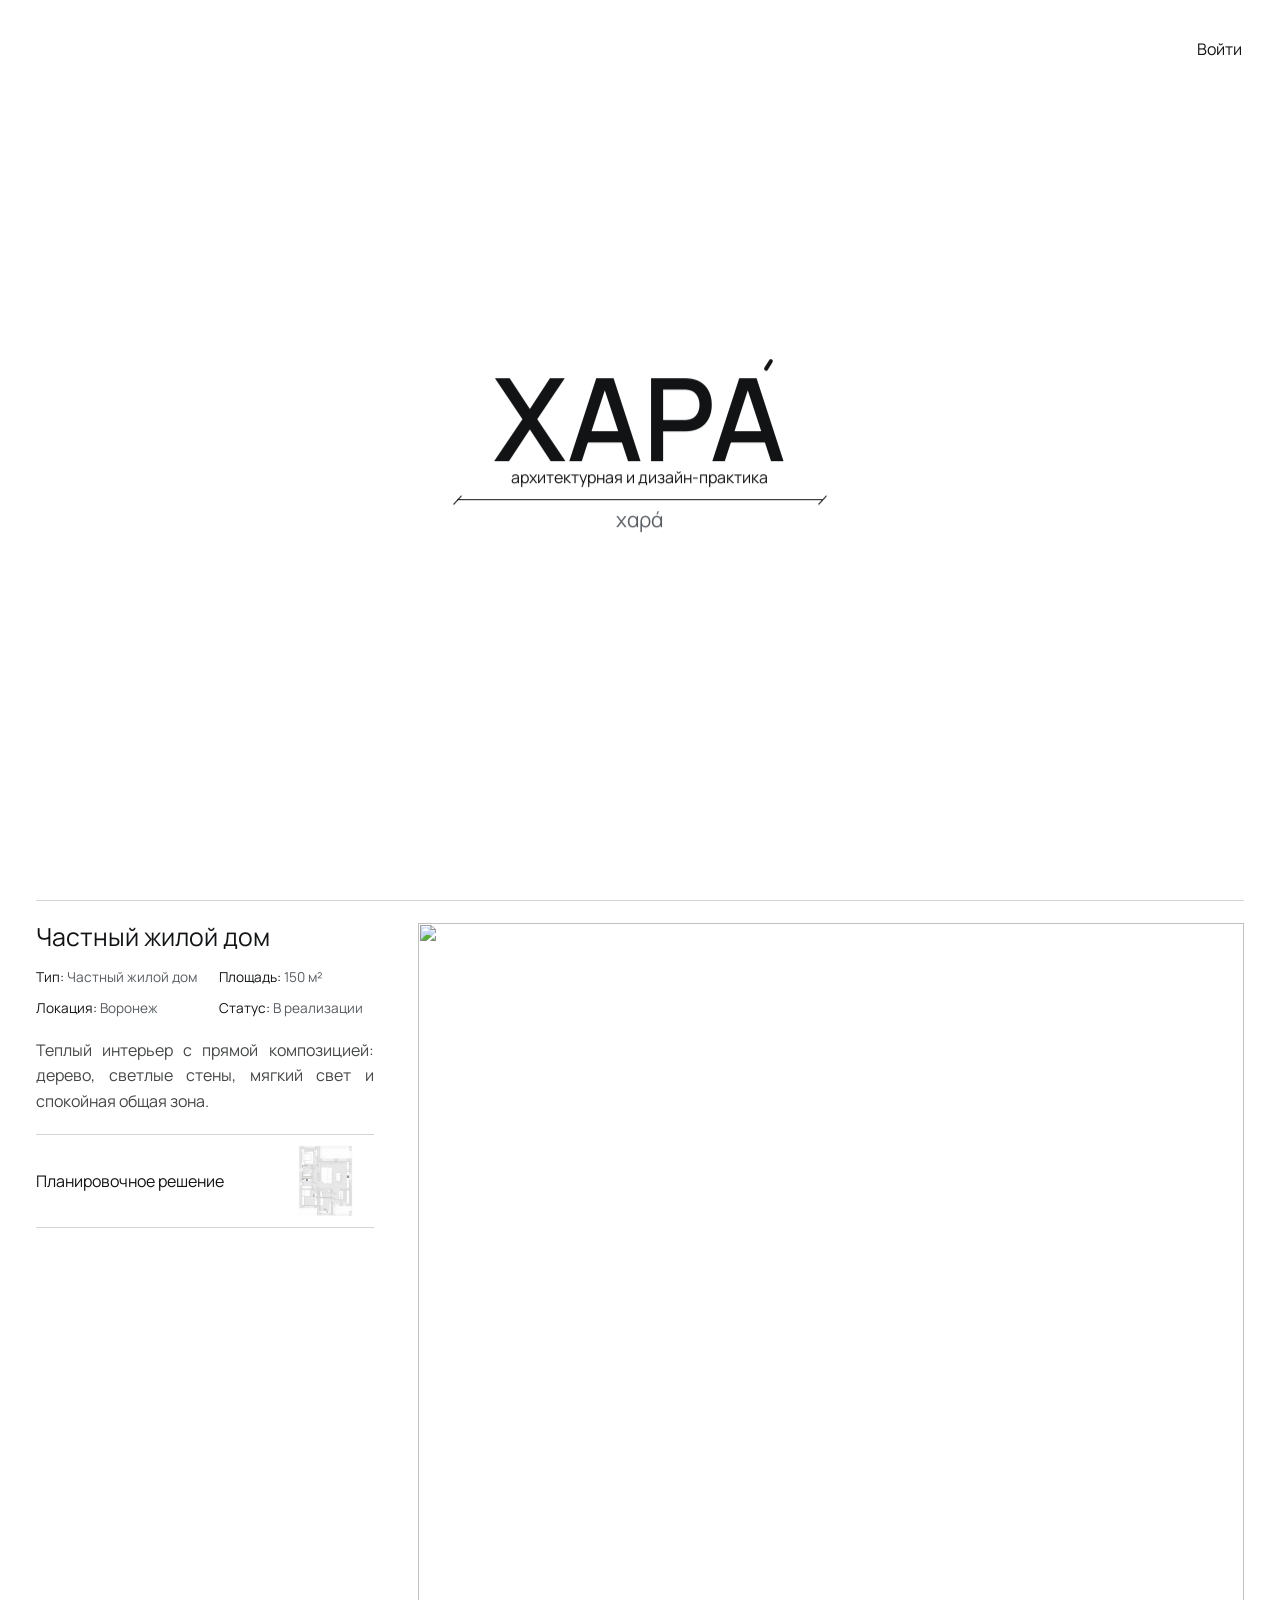
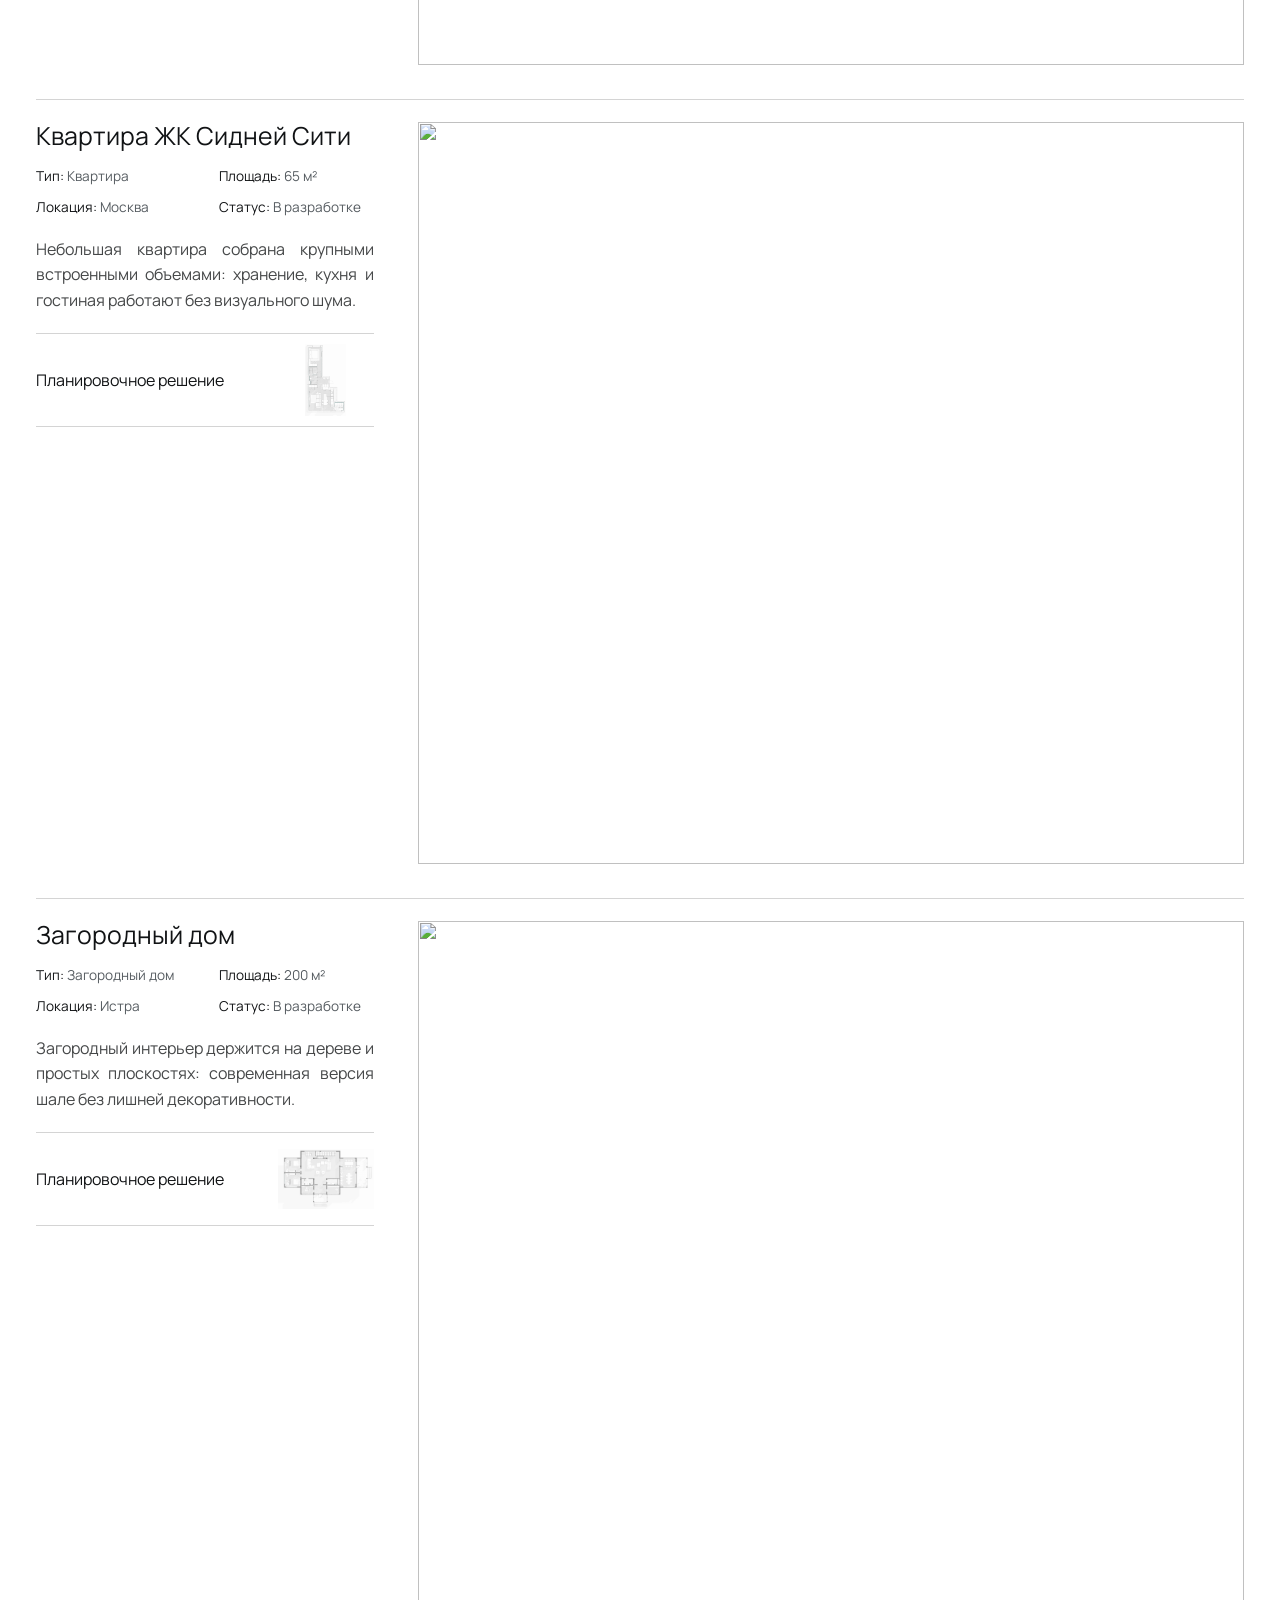
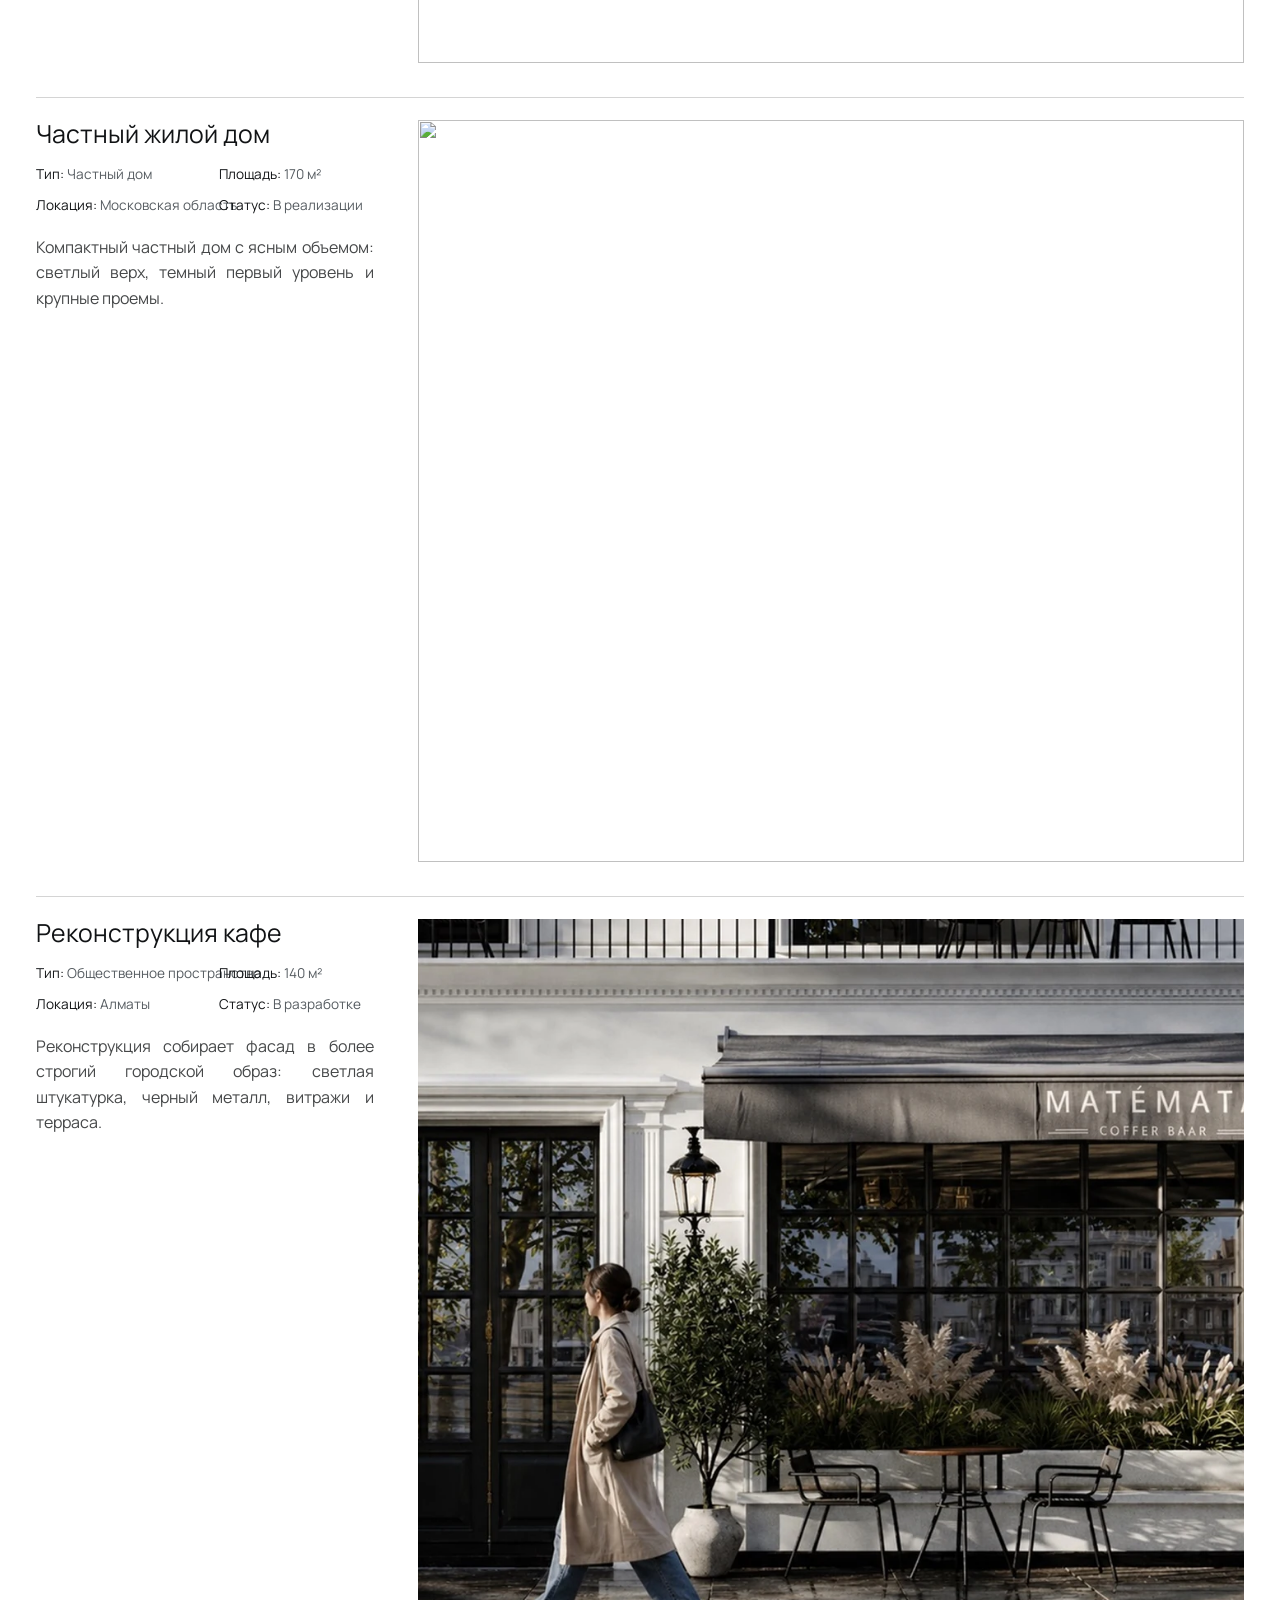
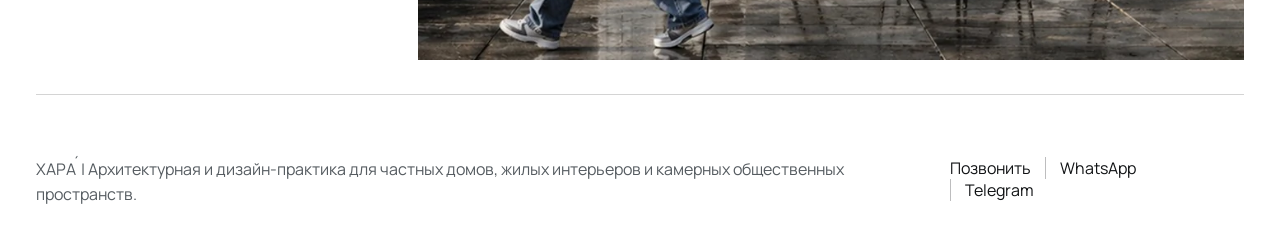
==== index.html @ b7edfe9e "Refine mobile layout and contact overlay" ====
<!DOCTYPE html>
<html lang="ru">
<head>
  <meta charset="UTF-8">
  <meta name="viewport" content="width=device-width, initial-scale=1.0">
  <meta
    name="description"
    content="ХАРА&#769; - архитектура и дизайн. Частные дома, интерьеры и общественные пространства с вниманием к пропорции, свету и материалу."
  >
  <title>ХАРА&#769; - архитектура и дизайн</title>
  <link rel="preconnect" href="https://fonts.googleapis.com">
  <link rel="preconnect" href="https://fonts.gstatic.com" crossorigin>
  <link
    href="https://fonts.googleapis.com/css2?family=Manrope:wght@400;500;600&display=swap"
    rel="stylesheet"
  >
  <link rel="stylesheet" href="styles.css?v=20260509-mobile-facts">
</head>
<body>
  <div class="site-shell">
    <header class="topbar">
      <a class="brand" href="#home" aria-label="ХАРА́ главная">
        <span class="brand-mark">
          <span class="brand-word">ХАРА<span class="accent-mark" aria-hidden="true"></span></span>
        </span>
      </a>

      <div class="topbar-meta">
        <nav class="brand-caption brand-caption-nav" aria-label="Разделы практики">
          <a href="#practice">Концепция</a>
          <span aria-hidden="true">|</span>
          <a href="#works" data-project-filter="architecture">Архитектура</a>
          <span aria-hidden="true">|</span>
          <a href="#works" data-project-filter="design">Дизайн</a>
        </nav>

        <nav class="nav" aria-label="Основная навигация">
          <a href="#works" data-project-filter="all">Проекты</a>
          <a href="#contact" class="js-contact-trigger">Контакты</a>
        </nav>
      </div>
    </header>

    <main id="home">
      <section class="works section" id="works">
        <div class="section-heading reveal">
          <p class="eyebrow">Проекты</p>
          <h2>Структура портфолио.</h2>
        </div>

        <div class="project-list">
          <article class="project-row reveal" data-category="design">
            <a class="project-row-hit" href="projects/kushchevka.html" aria-label="Открыть проект Частный жилой дом"></a>
            <span class="project-number">01</span>
            <h3>Частный жилой дом</h3>
            <div class="project-copy">
              <ul class="project-details" aria-label="Информация о проекте">
                <li><span>Тип</span> Частный жилой дом</li>
                <li><span>Площадь</span> 350 м²</li>
                <li><span>Локация</span> Ростов-на-Дону</li>
                <li><span>Статус</span> В реализации</li>
              </ul>
              <p class="project-note">Темный интерьер без декоративной перегрузки: крупные плоскости, скрытый свет, дерево и серый камень.</p>
              <div class="project-docs" aria-label="Планировки проекта">
                <figure class="project-plan-card">
                  <img src="assets/plans/kushchevka-plan-01.webp" alt="Частный жилой дом — планировка">
                  <figcaption>Планировочное решение</figcaption>
                </figure>
              </div>
            </div>
            <div class="project-render" aria-hidden="true">
              <img src="assets/previews/home-kushchevka.webp" alt="" decoding="async" fetchpriority="high">
              <div class="project-render-label">
                <span class="project-render-name">Частный жилой дом</span>
              </div>
            </div>
          </article>

          <article class="project-row reveal" data-category="design">
            <a class="project-row-hit" href="projects/voronezh.html" aria-label="Открыть проект Частный жилой дом"></a>
            <span class="project-number">02</span>
            <h3>Частный жилой дом</h3>
            <div class="project-copy">
              <ul class="project-details" aria-label="Информация о проекте">
                <li><span>Тип</span> Частный жилой дом</li>
                <li><span>Площадь</span> 150 м²</li>
                <li><span>Локация</span> Воронеж</li>
                <li><span>Статус</span> В реализации</li>
              </ul>
              <p class="project-note">Теплый интерьер с прямой композицией: дерево, светлые стены, мягкий свет и спокойная общая зона.</p>
              <div class="project-docs" aria-label="Планировки проекта">
                <figure class="project-plan-card">
                  <img src="assets/plans/voronezh-plan-01.webp" alt="Частный жилой дом — планировка">
                  <figcaption>Планировочное решение</figcaption>
                </figure>
              </div>
            </div>
            <div class="project-render" aria-hidden="true">
              <img src="assets/previews/home-voronezh.webp" alt="" loading="lazy" decoding="async">
              <div class="project-render-label">
                <span class="project-render-name">Частный жилой дом</span>
              </div>
            </div>
          </article>

          <article class="project-row reveal" data-category="design">
            <a class="project-row-hit" href="projects/sydney-city.html" aria-label="Открыть проект Квартира ЖК Сидней Сити"></a>
            <span class="project-number">03</span>
            <h3>Квартира ЖК Сидней Сити</h3>
            <div class="project-copy">
              <ul class="project-details" aria-label="Информация о проекте">
                <li><span>Тип</span> Квартира</li>
                <li><span>Площадь</span> 65 м²</li>
                <li><span>Локация</span> Москва</li>
                <li><span>Статус</span> В разработке</li>
              </ul>
              <p class="project-note">Небольшая квартира собрана крупными встроенными объемами: хранение, кухня и гостиная работают без визуального шума.</p>
              <div class="project-docs" aria-label="Планировки проекта">
                <figure class="project-plan-card">
                  <img src="assets/plans/sydney-city-plan-01.webp" alt="Квартира ЖК Сидней Сити — планировка">
                  <figcaption>Планировочное решение</figcaption>
                </figure>
              </div>
            </div>
            <div class="project-render" aria-hidden="true">
              <img src="assets/previews/home-sydney-city.webp" alt="" loading="lazy" decoding="async">
              <div class="project-render-label">
                <span class="project-render-name">Квартира ЖК Сидней Сити</span>
              </div>
            </div>
          </article>

          <article class="project-row reveal" data-category="design">
            <a class="project-row-hit" href="projects/dacha-shale.html" aria-label="Открыть проект Загородный дом"></a>
            <span class="project-number">04</span>
            <h3>Загородный дом</h3>
            <div class="project-copy">
              <ul class="project-details" aria-label="Информация о проекте">
                <li><span>Тип</span> Загородный дом</li>
                <li><span>Площадь</span> 200 м²</li>
                <li><span>Локация</span> Истра</li>
                <li><span>Статус</span> В разработке</li>
              </ul>
              <p class="project-note">Загородный интерьер держится на дереве и простых плоскостях: современная версия шале без лишней декоративности.</p>
              <div class="project-docs" aria-label="Планировки проекта">
                <figure class="project-plan-card">
                  <img src="assets/plans/dacha-shale-plan-01.webp" alt="Загородный дом — планировка">
                  <figcaption>Планировочное решение</figcaption>
                </figure>
              </div>
            </div>
            <div class="project-render" aria-hidden="true">
              <img src="assets/previews/home-dacha-shale.webp" alt="" loading="lazy" decoding="async">
              <div class="project-render-label">
                <span class="project-render-name">Загородный дом</span>
              </div>
            </div>
          </article>

          <article class="project-row reveal" data-category="architecture">
            <a class="project-row-hit" href="projects/dom.html" aria-label="Открыть проект Частный жилой дом"></a>
            <span class="project-number">05</span>
            <h3>Частный жилой дом</h3>
            <div class="project-copy">
              <ul class="project-details" aria-label="Информация о проекте">
                <li><span>Тип</span> Частный дом</li>
                <li><span>Площадь</span> 170 м²</li>
                <li><span>Локация</span> Московская область</li>
                <li><span>Статус</span> В реализации</li>
              </ul>
              <p class="project-note">Компактный частный дом с ясным объемом: светлый верх, темный первый уровень и крупные проемы.</p>
            </div>
            <div class="project-render" aria-hidden="true">
              <img src="assets/previews/home-dom.webp" alt="" loading="lazy" decoding="async">
              <div class="project-render-label">
                <span class="project-render-name">Частный жилой дом</span>
              </div>
            </div>
          </article>

          <article class="project-row reveal" data-category="architecture">
            <a class="project-row-hit" href="projects/almaty-reconstruction.html" aria-label="Открыть проект Реконструкция кафе"></a>
            <span class="project-number">06</span>
            <h3>Реконструкция кафе</h3>
            <div class="project-copy">
              <ul class="project-details" aria-label="Информация о проекте">
                <li><span>Тип</span> Общественное пространство</li>
                <li><span>Площадь</span> 140 м²</li>
                <li><span>Локация</span> Алматы</li>
                <li><span>Статус</span> В разработке</li>
              </ul>
              <p class="project-note">Реконструкция собирает фасад в более строгий городской образ: светлая штукатурка, черный металл, витражи и терраса.</p>
            </div>
            <div class="project-render" aria-hidden="true">
              <img src="assets/previews/home-almaty-reconstruction.webp?v=20260507-cafe-order" alt="" loading="lazy" decoding="async">
              <div class="project-render-label">
                <span class="project-render-name">Реконструкция кафе</span>
              </div>
            </div>
          </article>
        </div>
      </section>

    </main>

    <footer class="footer">
      <div class="footer-copy">
        <p class="footer-note"><span class="brand-word">ХАРА<span class="accent-mark" aria-hidden="true"></span></span> | Архитектурная и дизайн-практика для частных домов, жилых интерьеров и камерных общественных пространств.</p>
      </div>
      <div class="contact-actions" aria-label="Связаться">
        <a href="tel:+79281181850">Позвонить</a>
        <a href="https://wa.me/79281181850">WhatsApp</a>
        <a href="https://t.me/sergey_danilovv">Telegram</a>
      </div>
    </footer>
  </div>

  <script src="script.js?v=20260509-mobile-facts"></script>
</body>
</html>
---- styles.css ----
:root {
  --bg: #ffffff;
  --text: #111315;
  --muted: #565c61;
  --line: #111315;
  --line-strong: #111315;
  --accent: #17191c;
  --page-gutter: 36px;
  --fs-text: clamp(0.95rem, 0.9rem + 0.15vw, 1rem);
  --fs-title: clamp(1.9rem, 1.2rem + 2.2vw, 3.2rem);
  --fs-display: clamp(4.4rem, 8vw, 8.8rem);
  --topbar-height: 0px;
  --info-bar-height: 0px;
}

*,
*::before,
*::after {
  box-sizing: border-box;
}

html {
  scroll-behavior: smooth;
  scroll-padding-top: calc(var(--topbar-height) + 58px);
}

[id] {
  scroll-margin-top: calc(var(--topbar-height) + 20px);
}

body {
  margin: 0;
  min-width: 320px;
  overflow-x: hidden;
  font-family: "Manrope", sans-serif;
  font-size: var(--fs-text);
  color: var(--text);
  background: var(--bg);
}

body.hara-intro-active {
  overflow: hidden;
}

.hara-intro {
  position: fixed;
  inset: 0;
  z-index: 9999;
  padding: clamp(24px, 5vw, 64px);
  background: #ffffff;
  color: var(--text);
  cursor: pointer;
}

.hara-intro.is-exiting {
  animation: intro-fade-out 700ms ease forwards;
}

.hara-intro-drawing {
  position: absolute;
  top: 50%;
  left: 50%;
  width: min(82vw, 900px);
  max-height: min(76vh, 620px);
  overflow: visible;
  transform: translate(-50%, -50%);
}

.intro-composition {
  animation: intro-composition-out 780ms ease forwards;
  animation-delay: 6450ms;
}

.intro-line {
  fill: none;
  stroke: currentColor;
  stroke-width: 0.64;
  opacity: 0;
  vector-effect: non-scaling-stroke;
  animation: intro-line-in 520ms ease forwards;
  transform-box: fill-box;
}

.intro-axis {
  stroke-linecap: butt;
}

.intro-axis-dot {
  fill: currentColor;
  opacity: 0;
  animation: intro-dot-in 240ms ease forwards;
}

.intro-dim {
  stroke-width: 0.58;
}

.intro-h,
.intro-dim-main {
  transform: scaleX(0);
  transform-origin: left center;
}

.intro-v,
.intro-dim-vertical {
  transform: scaleY(0);
  transform-origin: center top;
}

.intro-dim-tick {
  transform: scale(0);
  transform-origin: center;
}

.intro-mark-content {
  opacity: 0;
  transform-box: fill-box;
  transform-origin: center;
  animation: intro-mark-in 420ms ease forwards;
}

.intro-axis-bubble {
  opacity: 0;
  transform-box: fill-box;
  transform-origin: center;
  animation: intro-mark-in 420ms ease forwards;
}

.intro-mark circle,
.intro-axis-bubble {
  fill: #ffffff;
  stroke: currentColor;
  stroke-width: 0.9;
  vector-effect: non-scaling-stroke;
}

.intro-mark text,
.intro-caption {
  fill: currentColor;
  font-family: "Manrope", sans-serif;
  text-anchor: middle;
  dominant-baseline: central;
}

.intro-mark text {
  font-size: 34px;
  font-weight: 400;
}

.intro-greek-mark text {
  font-size: 38px;
}

.intro-greek-letter {
  opacity: 0;
  animation: intro-letter-in 460ms ease forwards;
}

.intro-brand-letter {
  opacity: 0;
  animation: intro-letter-in 480ms ease forwards;
}

.intro-brand-letter-main {
  text-anchor: middle;
}

.intro-brand-prime {
  fill: none;
  stroke: currentColor;
  stroke-linecap: butt;
  stroke-width: 1;
  vector-effect: non-scaling-stroke;
  opacity: 0;
  animation: intro-letter-in 480ms ease forwards;
}

.intro-caption-mask {
  fill: #ffffff;
  opacity: 0;
  animation: intro-mask-in 300ms ease forwards;
}

.intro-caption {
  opacity: 0;
  font-size: 20px;
  letter-spacing: 0;
  animation: intro-caption-in 480ms ease forwards;
}

.intro-final {
  position: absolute;
  top: 50%;
  left: 50%;
  --intro-final-brand-size: clamp(4.5rem, 9vw, 8rem);
  --intro-final-width: calc(var(--intro-final-brand-size) * 3.18);
  width: min(90vw, 820px);
  opacity: 0;
  text-align: center;
  transform: translate(-50%, calc(-50% + 16px));
  animation: intro-final-in 680ms ease forwards;
  animation-delay: 6850ms;
}

.hara-intro--final-only .intro-final {
  animation-delay: 420ms;
}

.intro-final p {
  margin: 0;
}

.intro-final-lockup {
  width: min(100%, var(--intro-final-width));
  margin: 0 auto;
}

.intro-final-brand {
  font-size: var(--intro-final-brand-size);
  font-weight: 600;
  line-height: 0.86;
}

.intro-final-word {
  position: relative;
  display: inline-block;
}

.intro-final-accent {
  position: absolute;
  top: -0.045em;
  right: 0.105em;
  width: 0.11em;
  height: 0.034em;
  background: currentColor;
  border-radius: 999px;
  transform: rotate(-58deg);
  transform-origin: center;
}

.intro-final-practice {
  margin-top: clamp(16px, 2.1vw, 24px);
  width: 100%;
  color: var(--text);
  font-size: clamp(1rem, 1.25vw, 1.28rem);
  line-height: 1.25;
  white-space: nowrap;
}

.intro-final-measure {
  position: relative;
  display: block;
  width: 100%;
  height: 15px;
  margin: 5px 0 0;
  color: var(--text);
}

.intro-final-measure-line {
  position: absolute;
  top: 7px;
  right: 0;
  left: 0;
  height: 1px;
  background: currentColor;
}

.intro-final-measure-tick {
  position: absolute;
  top: 2px;
  width: 1px;
  height: 12px;
  background: currentColor;
  opacity: 0;
  transform: rotate(42deg) scaleY(0.65);
  transform-origin: center;
  animation: intro-final-tick-in 320ms ease forwards;
  animation-delay: 7650ms;
}

.hara-intro--final-only .intro-final-measure-tick {
  animation-delay: 1120ms;
}

.intro-final-measure-tick-left {
  left: 0;
}

.intro-final-measure-tick-right {
  right: 0;
}

.intro-final-greek {
  margin-top: 6px;
  color: var(--muted);
  font-size: clamp(1.12rem, 1.6vw, 1.55rem);
  font-weight: 400;
  line-height: 1.2;
}

.intro-enter {
  position: fixed;
  top: clamp(20px, 3vw, 38px);
  right: clamp(22px, 3vw, 42px);
  z-index: 1;
  padding: 0;
  border: 0;
  opacity: 0;
  color: var(--text);
  background: transparent;
  cursor: pointer;
  animation: intro-enter-in 480ms ease forwards;
  animation-delay: 7750ms;
}

.hara-intro--final-only .intro-enter {
  animation-delay: 1380ms;
}

.intro-enter::after {
  content: "";
  position: absolute;
  right: 0;
  bottom: -4px;
  left: 0;
  height: 1px;
  background: currentColor;
  transform: scaleX(0);
  transform-origin: left center;
  transition: transform 160ms ease;
}

.intro-enter:hover::after,
.intro-enter:focus-visible::after {
  transform: scaleX(1);
}

.intro-delay-1 {
  animation-delay: 90ms;
}

.intro-delay-2 {
  animation-delay: 270ms;
}

.intro-delay-3 {
  animation-delay: 450ms;
}

.intro-delay-4 {
  animation-delay: 630ms;
}

.intro-delay-5 {
  animation-delay: 900ms;
}

.intro-delay-6 {
  animation-delay: 1080ms;
}

.intro-delay-7 {
  animation-delay: 1260ms;
}

.intro-delay-8 {
  animation-delay: 1440ms;
}

.intro-delay-9 {
  animation-delay: 2550ms;
}

.intro-delay-10 {
  animation-delay: 2670ms;
}

.intro-delay-11 {
  animation-delay: 2790ms;
}

.intro-delay-12 {
  animation-delay: 2910ms;
}

.intro-delay-13 {
  animation-delay: 3060ms;
}

.intro-delay-14 {
  animation-delay: 3180ms;
}

.intro-delay-15 {
  animation-delay: 3300ms;
}

.intro-delay-16 {
  animation-delay: 3420ms;
}

.intro-delay-17 {
  animation-delay: 3600ms;
}

.intro-delay-18 {
  animation-delay: 3760ms;
}

.intro-delay-19 {
  animation-delay: 3920ms;
}

.intro-delay-20 {
  animation-delay: 4080ms;
}

.intro-delay-21 {
  animation-delay: 4300ms;
}

.intro-delay-22 {
  animation-delay: 4480ms;
}

.intro-delay-23 {
  animation-delay: 4660ms;
}

.intro-delay-24 {
  animation-delay: 4840ms;
}

.intro-delay-25 {
  animation-delay: 5150ms;
}

.intro-delay-26 {
  animation-delay: 5350ms;
}

.intro-delay-27 {
  animation-delay: 5550ms;
}

@keyframes intro-line-in {
  to {
    opacity: 1;
    transform: none;
  }
}

@keyframes intro-mark-in {
  from {
    opacity: 0;
    transform: translateY(8px) scale(0.96);
  }

  to {
    opacity: 1;
    transform: translateY(0) scale(1);
  }
}

@keyframes intro-dot-in {
  to {
    opacity: 1;
  }
}

@keyframes intro-letter-in {
  from {
    opacity: 0;
    transform: translateY(5px);
  }

  to {
    opacity: 1;
    transform: translateY(0);
  }
}

@keyframes intro-mask-in {
  to {
    opacity: 1;
  }
}

@keyframes intro-caption-in {
  from {
    opacity: 0;
    transform: translateY(6px);
  }

  to {
    opacity: 1;
    transform: translateY(0);
  }
}

@keyframes intro-composition-out {
  to {
    opacity: 0;
    transform: scale(0.985);
  }
}

@keyframes intro-final-in {
  to {
    opacity: 1;
    transform: translate(-50%, -50%);
  }
}

@keyframes intro-final-tick-in {
  from {
    opacity: 0;
    transform: rotate(42deg) scaleY(0.2);
  }

  to {
    opacity: 1;
    transform: rotate(42deg) scaleY(1);
  }
}

@keyframes intro-enter-in {
  to {
    opacity: 1;
  }
}

@keyframes intro-fade-out {
  to {
    opacity: 0;
    visibility: hidden;
  }
}

a {
  color: inherit;
  text-decoration: none;
}

button,
input,
textarea {
  font: inherit;
}

.site-shell {
  width: 100%;
  padding: 0 0 calc(var(--info-bar-height) + 24px);
}

.topbar {
  position: sticky;
  top: 0;
  z-index: 20;
  display: grid;
  gap: 6px;
  padding: 18px var(--page-gutter) 12px;
  background: rgba(255, 255, 255, var(--topbar-bg-alpha, 0.62));
  -webkit-backdrop-filter: blur(18px);
  backdrop-filter: blur(18px);
  transition: padding 180ms ease, background 180ms ease;
}

.topbar::after {
  content: "";
  position: absolute;
  left: var(--page-gutter);
  bottom: 0;
  right: var(--page-gutter);
  height: 2px;
  background: var(--line);
}

.brand {
  display: inline-flex;
  width: max-content;
}

.topbar-meta {
  display: flex;
  justify-content: space-between;
  align-items: baseline;
  gap: 18px;
  max-height: 80px;
  overflow: hidden;
  transition: opacity 180ms ease, max-height 180ms ease, transform 180ms ease;
}

.brand-caption,
.nav,
.eyebrow,
.project-number,
.project-meta,
.info-label,
.contact-details span {
  letter-spacing: 0.08em;
}

.brand-word {
  position: relative;
  display: inline-block;
  padding-right: 0.14em;
}

.accent-mark {
  position: absolute;
  top: 0.04em;
  right: 0.05em;
  width: 0.16em;
  height: 0.045em;
  background: currentColor;
  border-radius: 999px;
  transform: rotate(-58deg);
  transform-origin: center;
}

.brand-mark {
  font-family: "Manrope", sans-serif;
  font-size: var(--fs-title);
  font-weight: 600;
  line-height: 0.9;
  transform: scaleX(1);
  transform-origin: left center;
  transition: font-size 180ms ease, line-height 180ms ease, transform 180ms ease;
}

.brand-caption {
  color: var(--muted);
  line-height: 1.1;
  white-space: nowrap;
}

.brand-caption-nav {
  display: flex;
  gap: 8px;
  align-items: baseline;
}

.brand-caption-nav a {
  position: relative;
  color: inherit;
}

.brand-caption-nav a:hover,
.brand-caption-nav a:focus-visible,
.brand-caption-nav a.is-active {
  color: var(--text);
}

.nav {
  display: flex;
  gap: 24px;
  flex-shrink: 0;
}

.nav a {
  position: relative;
  padding-bottom: 0;
}

.nav a::after {
  display: none;
  content: none;
}

.nav a:hover::after,
.nav a:focus-visible::after,
.nav a.is-active::after {
  transform: none;
}

.section {
  padding: 44px var(--page-gutter) 0;
}

.works,
.approach,
.contact {
  margin-top: 48px;
  padding-top: 26px;
}

.works {
  margin-top: 0;
  padding-top: 0;
  padding-left: var(--page-gutter);
  padding-right: var(--page-gutter);
}

.hero {
  padding-top: 56px;
  min-height: 38vh;
}

.eyebrow {
  margin: 0 0 18px;
  color: var(--muted);
}

.hero h1,
.section-heading h2,
.project-row h3 {
  margin: 0;
  font-family: "Manrope", sans-serif;
  font-weight: 500;
  letter-spacing: 0;
}

.hero h1 {
  max-width: 12ch;
  font-size: var(--fs-display);
  line-height: 0.92;
}

.hero h1 > .brand-word {
  display: block;
  width: max-content;
}

.hero .brand-word {
  width: max-content;
  padding-right: 0.16em;
}

.hero .accent-mark {
  top: 0.02em;
  right: 0.04em;
  width: 0.15em;
  height: 0.04em;
}

.info-bar {
  position: fixed;
  right: 0;
  bottom: 0;
  left: 0;
  z-index: 19;
  padding: 0 var(--page-gutter);
  background: rgba(255, 255, 255, 0.58);
  -webkit-backdrop-filter: blur(22px);
  backdrop-filter: blur(22px);
}

.info-bar::before {
  content: "";
  position: absolute;
  top: 0;
  left: var(--page-gutter);
  right: var(--page-gutter);
  height: 2px;
  background: var(--line);
}

.info-bar-grid {
  display: grid;
  grid-template-columns: minmax(0, 1.3fr) minmax(180px, 0.45fr) minmax(220px, 0.55fr);
  gap: 24px;
  align-items: start;
  padding: 12px 0;
}

.lead,
.approach-grid p,
.project-note,
.contact-text,
.contact-details p {
  line-height: 1.72;
}

.lead,
.approach-grid p,
.contact-text,
.footer-note,
.practice-panel p {
  -webkit-hyphens: auto;
  hyphens: auto;
  text-align: justify;
  text-align-last: left;
}

.lead {
  max-width: 42rem;
  margin: 0;
  color: rgba(17, 19, 21, 0.82);
}

.lead--tagline {
  max-width: none;
  color: var(--text);
  -webkit-hyphens: manual;
  hyphens: manual;
  text-align: left;
}

.hero-meta {
  display: grid;
  gap: 6px;
  color: var(--muted);
}

.info-contact {
  display: grid;
  gap: 6px;
  color: var(--muted);
}

.mobile-service-nav {
  display: none;
}

.hero-meta p {
  margin: 0;
}

.info-contact p {
  margin: 0;
}

.info-label {
  margin: 0 0 2px;
  color: var(--text);
}

.section-heading {
  display: grid;
  gap: 12px;
  margin-bottom: 30px;
}

.works .section-heading {
  display: none;
}

.section-heading h2 {
  max-width: 11ch;
  font-size: var(--fs-title);
  font-family: "Manrope", sans-serif;
  font-weight: 400;
  line-height: 1.08;
}

.project-list {
  display: grid;
  gap: 0;
  min-width: 0;
}

.project-row {
  position: relative;
  display: grid;
  grid-template-columns: minmax(300px, 0.58fr) minmax(0, 1.42fr);
  grid-template-rows: auto auto 1fr;
  gap: 18px 44px;
  align-items: start;
  min-height: calc(100svh - var(--topbar-height));
  padding: 22px 0 34px;
  border-top: 1px solid rgba(17, 19, 21, 0.18);
  overflow: hidden;
}

.project-row.is-filtered-out {
  display: none;
}

.project-row-hit {
  position: absolute;
  inset: 0;
  z-index: 1;
}

.project-row-hit:focus-visible {
  outline: 1px solid var(--line);
  outline-offset: -2px;
}

.project-row > :not(.project-row-hit) {
  position: relative;
  z-index: 2;
  pointer-events: none;
}

.project-row .project-docs,
.project-row .project-docs * {
  pointer-events: auto;
}

.project-row:first-child {
  border-top: 0;
}

.is-project-filtered .project-row.is-first-visible {
  border-top: 0;
}

.project-row:last-child {
  border-bottom: 1px solid rgba(17, 19, 21, 0.18);
}

a.project-row {
  transition: none;
}

a.project-row:hover,
a.project-row:focus-visible {
  opacity: 1;
}

.project-number {
  display: none;
}

.project-copy {
  display: grid;
  align-content: start;
  align-self: start;
  gap: 20px;
  grid-column: 1;
  grid-row: 2 / span 2;
  min-width: 0;
  max-width: 28rem;
}

.project-kind,
.project-meta,
.project-details,
.project-note,
.project-docs {
  margin: 0;
}

.project-kind {
  color: var(--text);
}

.project-row h3 {
  font-family: "Manrope", sans-serif;
  font-size: clamp(1.08rem, 0.95rem + 0.75vw, 1.55rem);
  font-weight: 400;
  line-height: 1.12;
  align-self: start;
  grid-column: 1;
  grid-row: 1;
  transform: none;
}

.project-meta {
  color: var(--muted);
  font-size: clamp(0.88rem, 0.84rem + 0.12vw, 0.96rem);
  line-height: 1.28;
  transform: none;
}

.project-details {
  display: grid;
  grid-template-columns: minmax(0, 1fr) minmax(0, 1fr);
  gap: 12px 28px;
  padding: 0;
  list-style: none;
  color: var(--muted);
  font-size: clamp(0.8rem, 0.74rem + 0.14vw, 0.9rem);
  line-height: 1.38;
  min-width: 0;
}

.project-details li {
  display: flex;
  min-width: 0;
  gap: 3px;
  align-items: baseline;
  white-space: nowrap;
}

.project-details li:nth-child(even) {
  justify-self: start;
}

.project-details span {
  display: inline;
  flex: 0 0 auto;
  margin-bottom: 0;
  color: var(--text);
}

.project-details span::after {
  content: ":";
}

.project-note {
  max-width: none;
  min-width: 0;
  color: rgba(17, 19, 21, 0.78);
  font-size: clamp(0.92rem, 0.86rem + 0.18vw, 1rem);
  line-height: 1.58;
  text-align: justify;
  text-align-last: left;
  -webkit-hyphens: auto;
  hyphens: auto;
}

.project-docs {
  display: grid;
  width: 100%;
  min-width: 0;
  max-width: 28rem;
  align-self: start;
}

.project-plan-card {
  display: grid;
  grid-template-columns: minmax(0, 1fr) 96px;
  gap: 16px;
  align-items: center;
  min-height: 88px;
  margin: 0;
  padding: 10px 0;
  border-top: 1px solid rgba(17, 19, 21, 0.18);
  border-bottom: 1px solid rgba(17, 19, 21, 0.18);
  cursor: zoom-in;
}

.project-plan-card img {
  grid-column: 2;
  grid-row: 1;
  display: block;
  width: 96px;
  height: 72px;
  object-fit: contain;
  object-position: center;
  background: #ffffff;
  opacity: 0.72;
  transition: opacity 160ms ease;
}

.project-plan-card:hover img,
.project-plan-card:focus-visible img {
  opacity: 0.95;
}

.project-plan-card figcaption {
  grid-column: 1;
  grid-row: 1;
  display: grid;
  gap: 4px;
  margin: 0;
  color: var(--text);
  line-height: 1.28;
}

.project-plan-card figcaption::after {
  content: none;
}

.project-render {
  position: relative;
  display: flex;
  align-items: center;
  justify-content: center;
  grid-column: 2;
  grid-row: 1 / span 3;
  align-self: stretch;
  min-height: 0;
  height: 100%;
  overflow: hidden;
  background: transparent;
}

.project-render img {
  display: block;
  width: 100%;
  height: 100%;
  object-fit: cover;
  object-position: top center;
}

.project-render-label {
  display: none;
}

.project-render-name {
  font-family: "Manrope", sans-serif;
  font-weight: 500;
  line-height: 1;
}

a.project-row:hover .project-render img,
a.project-row:focus-visible .project-render img {
  transform: none;
}

@media (min-width: 981px) {
  .has-project-index {
    --project-content-gap: clamp(52px, 4vw, 86px);
    --project-index-width: clamp(220px, 16vw, 292px);
    --project-intro-top: clamp(30px, 2.5vw, 46px);
  }

  .has-project-index .project-page-main,
  .has-project-index .practice-panel,
  .has-project-index .footer {
    margin-left: calc(var(--project-index-width) + var(--project-content-gap));
  }

  .project-index {
    position: fixed;
    top: calc(var(--topbar-height) + var(--project-intro-top));
    bottom: 24px;
    left: var(--page-gutter);
    z-index: 12;
    display: grid;
    width: var(--project-index-width);
    align-content: space-between;
    gap: 26px;
    overflow: auto;
    padding-right: 20px;
    scrollbar-width: none;
  }

  .has-project-index .project-page-hero {
    padding-top: var(--project-intro-top);
  }

  .has-project-index .project-page-grid {
    padding-top: 14px;
  }

  .has-project-index .project-gallery {
    width: calc(100% - var(--page-gutter));
    margin-left: var(--page-gutter);
    padding-left: 0;
    padding-right: var(--page-gutter);
    padding-top: 44px;
  }

  .project-index::-webkit-scrollbar {
    display: none;
  }

  .project-index-block {
    display: grid;
    gap: 16px;
  }

  .project-index-title {
    display: none;
  }

  .project-index-list {
    display: grid;
    gap: 10px;
  }

  .project-index-list {
    gap: 16px;
  }

  .project-index-link {
    display: block;
    color: rgba(17, 19, 21, 0.38);
    line-height: 1.2;
  }

  .project-index-link small {
    display: block;
    margin-top: 3px;
    color: rgba(17, 19, 21, 0.38);
    line-height: 1.25;
  }

  .project-index-link.is-current,
  .project-index-link.is-current small,
  .project-index-link:hover,
  .project-index-link:focus-visible {
    color: var(--text);
  }

  .has-project-index .project-page-title {
    grid-column: 1 / span 6;
  }

  .has-project-index .project-page-summary {
    grid-column: 1 / span 6;
  }

  .has-project-index .project-page-grid > .project-docs {
    grid-column: 1 / span 6;
    grid-row: 2;
  }

  .has-project-index .project-facts {
    grid-column: 7 / span 5;
    max-width: 560px;
  }

  .has-project-index .project-page-grid:has(> .project-docs) .project-facts {
    grid-row: 2;
    align-self: center;
  }
}

.approach-grid {
  display: grid;
  grid-template-columns: repeat(2, minmax(0, 1fr));
  gap: 28px;
}

.approach-grid p {
  max-width: 38rem;
  margin: 0;
  color: rgba(17, 19, 21, 0.82);
}

.contact-summary {
  display: grid;
  grid-template-columns: repeat(2, minmax(0, 1fr));
  gap: 28px 36px;
}

.contact-text {
  max-width: 42rem;
  margin: 0;
  color: rgba(17, 19, 21, 0.82);
}

.contact-details {
  display: grid;
  gap: 12px;
  align-content: start;
}

.contact-details p {
  margin: 0;
  color: var(--muted);
}

.contact-details span {
  display: inline-block;
  min-width: 88px;
  color: var(--text);
}

.footer {
  display: flex;
  justify-content: space-between;
  align-items: flex-start;
  gap: 16px;
  margin-top: 42px;
  padding: 20px var(--page-gutter) 0;
  color: var(--muted);
}

.footer p {
  margin: 0;
}

.footer-copy {
  display: grid;
  gap: 0;
  max-width: none;
}

.footer-brand {
  display: none;
}

.contact-actions {
  display: flex;
  flex-wrap: wrap;
  gap: 0;
  align-items: baseline;
  color: var(--text);
}

.contact-actions a {
  display: inline-block;
  padding-right: 14px;
  line-height: 1.4;
}

.contact-actions a + a {
  padding-left: 14px;
  border-left: 1px solid rgba(17, 19, 21, 0.28);
}

.contact-actions a:hover,
.contact-actions a:focus-visible {
  text-decoration: underline;
  text-underline-offset: 0.18em;
}

.contact-actions a.is-phone-visible {
  text-decoration: none;
}

.footer-note {
  max-width: none;
  line-height: 1.58;
  -webkit-hyphens: none;
  hyphens: none;
  overflow-wrap: normal;
  text-align: left;
  text-align-last: left;
}

.practice-panel {
  display: grid;
  grid-template-columns: repeat(3, minmax(0, 1fr));
  gap: 24px;
  margin-top: 70px;
  padding: 24px var(--page-gutter) 0;
  border-top: 1px solid rgba(17, 19, 21, 0.18);
}

.practice-panel p {
  margin: 0;
  color: rgba(17, 19, 21, 0.82);
  line-height: 1.58;
}

.practice-panel-label {
  margin-bottom: 10px !important;
  color: var(--text) !important;
  letter-spacing: 0.08em;
}

.project-page-main {
  padding-bottom: 56px;
}

.project-page-hero {
  padding-top: 24px;
  display: grid;
  grid-template-columns: repeat(12, minmax(0, 1fr));
  column-gap: 24px;
  row-gap: 0;
}

.project-page-title {
  margin: 0;
  font-family: "Manrope", sans-serif;
  font-size: clamp(1.9rem, 1.15rem + 2.15vw, 3.05rem);
  font-weight: 400;
  line-height: 1.08;
  letter-spacing: 0;
  grid-column: 1 / span 5;
}

.project-page-hero .eyebrow {
  display: none;
}

.project-page-meta {
  display: none;
}

.project-page-meta p {
  margin: 0;
  color: var(--muted);
}

.project-page-grid {
  display: grid;
  grid-template-columns: repeat(12, minmax(0, 1fr));
  gap: 28px 24px;
  align-items: start;
}

.project-page-summary {
  grid-column: 1 / span 5;
  grid-row: 1;
  display: grid;
  gap: 0;
}

.project-page-summary p {
  max-width: none;
  margin: 0;
  line-height: 1.62;
  color: rgba(17, 19, 21, 0.82);
  text-align: justify;
  text-align-last: left;
  -webkit-hyphens: auto;
  hyphens: auto;
}

.project-page-grid > .project-docs {
  grid-column: 1 / span 5;
  grid-row: 2;
  max-width: none;
}

.project-facts {
  grid-column: 7 / span 5;
  grid-row: 1;
  display: grid;
  grid-template-columns: minmax(0, 1fr) minmax(0, 1fr);
  gap: 12px 28px;
  align-self: start;
  min-width: 0;
  font-size: clamp(0.78rem, 0.72rem + 0.15vw, 0.9rem);
}

.project-facts p {
  display: flex;
  gap: 3px;
  align-items: baseline;
  margin: 0;
  line-height: 1.48;
  color: var(--muted);
  white-space: nowrap;
}

.project-facts p:nth-child(even) {
  justify-self: start;
}

.project-facts span {
  display: inline;
  flex: 0 0 auto;
  min-width: 0;
  margin-bottom: 0;
  color: var(--text);
}

.project-facts span::after {
  content: ":";
}

.project-gallery-shell {
  position: relative;
  display: block;
}

.project-switcher {
  display: none;
}

.project-index-title {
  display: none;
}

.project-gallery-controls {
  position: absolute;
  top: -54px;
  right: 0;
  z-index: 3;
  display: flex;
  gap: 10px;
}

.project-gallery-control {
  width: 42px;
  height: 42px;
  border: 0;
  border-radius: 999px;
  padding: 0;
  color: #ffffff;
  background: var(--text);
  cursor: pointer;
}

.project-gallery {
  display: flex;
  gap: 20px;
  overflow-x: auto;
  overflow-y: hidden;
  align-items: flex-start;
  scroll-snap-type: x proximity;
  scrollbar-width: none;
  cursor: grab;
}

.project-gallery::-webkit-scrollbar {
  display: none;
}

.project-gallery--single {
  display: block;
  max-width: 72rem;
  cursor: default;
}

.project-gallery figure {
  position: relative;
  flex: 0 0 auto;
  margin: 0;
  overflow: hidden;
  background: transparent;
  cursor: zoom-in;
  scroll-snap-align: start;
}

.project-gallery--single figure {
  width: 100%;
  cursor: zoom-in;
}

.project-gallery figure.gallery-item--landscape {
  width: clamp(560px, 54vw, 980px);
}

.project-gallery figure.gallery-item--portrait {
  width: clamp(280px, 24vw, 440px);
}

.project-gallery figure.gallery-item--square {
  width: clamp(360px, 33vw, 620px);
}

.project-gallery--single img,
.project-gallery img {
  display: block;
  width: 100%;
  height: clamp(320px, 58vh, 720px);
  object-fit: cover;
}

.project-gallery--single img {
  height: auto;
}

.project-gallery figcaption {
  display: none;
}

.project-gallery .reveal,
.realization-gallery .reveal {
  opacity: 1;
  transform: none;
}

.realization-section {
  margin-top: 52px;
}

.realization-head {
  display: block;
  padding-top: 24px;
  border-top: 2px solid var(--line);
}

.realization-head h2 {
  margin: 0;
  font-family: "Manrope", sans-serif;
  font-size: var(--fs-body);
  font-weight: 400;
  line-height: 1.72;
  letter-spacing: 0;
  color: var(--muted);
}

.realization-head p {
  display: none;
}

.realization-gallery {
  display: flex;
  gap: 20px;
  overflow-x: auto;
  overflow-y: hidden;
  max-width: none;
  margin-top: 24px;
  scroll-snap-type: x proximity;
  scrollbar-width: none;
  cursor: grab;
}

.realization-gallery--single {
  display: flex;
  max-width: none;
  overflow-x: auto;
  overflow-y: hidden;
  scrollbar-width: none;
  cursor: grab;
}

.realization-gallery::-webkit-scrollbar,
.realization-gallery--single::-webkit-scrollbar {
  display: none;
}

.realization-card {
  position: relative;
  flex: 0 0 auto;
  margin: 0;
  overflow: hidden;
  background: transparent;
  scroll-snap-align: start;
  cursor: zoom-in;
}

.realization-card--main {
  grid-row: auto;
}

.realization-card img {
  display: block;
  width: auto;
  max-width: none;
  height: clamp(300px, 34vh, 430px);
}

.realization-card figcaption,
.gallery-lightbox-caption {
  display: none;
}

.project-gallery.is-dragging,
.realization-gallery.is-dragging,
.realization-gallery--single.is-dragging {
  cursor: grabbing;
}

.project-gallery.is-dragging *,
.realization-gallery.is-dragging *,
.realization-gallery--single.is-dragging * {
  user-select: none;
}

.reveal {
  opacity: 0;
  transform: translateY(12px);
  transition:
    opacity 420ms ease,
    transform 420ms ease;
}

.reveal.is-visible {
  opacity: 1;
  transform: translateY(0);
}

.gallery-lightbox {
  position: fixed;
  inset: 0;
  z-index: 80;
  display: grid;
  place-items: center;
  padding: 24px;
  background: rgba(17, 19, 21, 0.92);
  opacity: 0;
  pointer-events: none;
  transition: opacity 180ms ease;
}

.gallery-lightbox.is-open {
  opacity: 1;
  pointer-events: auto;
}

.gallery-lightbox-stage {
  position: relative;
  display: grid;
  gap: 14px;
  width: min(92vw, 1600px);
}

.gallery-lightbox-brand {
  display: none;
}

.gallery-lightbox-top {
  display: flex;
  justify-content: flex-end;
}

.gallery-lightbox-frame {
  display: grid;
  grid-template-columns: auto minmax(0, 1fr) auto;
  gap: 16px;
  align-items: center;
  touch-action: pan-y;
}

.gallery-lightbox-image {
  display: block;
  width: auto;
  max-width: 100%;
  height: auto;
  max-height: calc(100vh - 180px);
  margin: 0 auto;
}

.gallery-lightbox-caption {
  margin: 0;
  color: rgba(255, 255, 255, 0.84);
  line-height: 1.72;
  text-align: center;
}

.gallery-lightbox-button {
  width: 46px;
  height: 46px;
  border: 0;
  border-radius: 999px;
  padding: 0;
  color: #ffffff;
  background: rgba(255, 255, 255, 0.16);
  cursor: pointer;
}

.gallery-lightbox.is-plan-lightbox {
  place-items: stretch;
  padding: 0;
  color: var(--text);
  background: #ffffff;
}

.gallery-lightbox.is-plan-lightbox .gallery-lightbox-stage {
  width: 100%;
  min-height: 100dvh;
  gap: 0;
}

.gallery-lightbox.is-plan-lightbox .gallery-lightbox-brand {
  position: fixed;
  top: 28px;
  left: 32px;
  z-index: 2;
  display: block;
  font-family: "Manrope", sans-serif;
  font-size: clamp(2rem, 4vw, 3.25rem);
  font-weight: 600;
  line-height: 0.9;
}

.gallery-lightbox.is-plan-lightbox .gallery-lightbox-top {
  position: fixed;
  top: 30px;
  right: 32px;
  z-index: 2;
}

.gallery-lightbox.is-plan-lightbox .gallery-lightbox-frame {
  display: grid;
  grid-template-columns: minmax(0, 1fr);
  width: 100%;
  min-height: 100dvh;
  padding: 92px 32px 44px;
  place-items: center;
}

.gallery-lightbox.is-plan-lightbox .gallery-lightbox-image {
  max-width: min(78vw, 920px);
  max-height: calc(100dvh - 150px);
  background: #ffffff;
}

.gallery-lightbox.is-plan-lightbox .gallery-lightbox-prev,
.gallery-lightbox.is-plan-lightbox .gallery-lightbox-next {
  display: none;
}

.gallery-lightbox.is-plan-lightbox .gallery-lightbox-button {
  color: var(--text);
  background: rgba(17, 19, 21, 0.06);
}

.clean-overlay {
  position: fixed;
  inset: 0;
  z-index: 90;
  display: grid;
  place-items: stretch;
  color: var(--text);
  background: #ffffff;
  visibility: hidden;
  opacity: 1;
  pointer-events: none;
}

.clean-overlay.is-open {
  visibility: visible;
  pointer-events: auto;
}

.contact-overlay-stage,
.concept-overlay-stage {
  position: relative;
  min-height: 100dvh;
  padding: 28px var(--page-gutter) 44px;
}

.clean-overlay-brand {
  position: absolute;
  top: 18px;
  left: var(--page-gutter);
  z-index: 1;
  font-family: "Manrope", sans-serif;
  font-size: clamp(2rem, 4vw, 3.25rem);
  font-weight: 600;
  line-height: 0.9;
}

.clean-overlay-close {
  position: absolute;
  top: 30px;
  right: var(--page-gutter);
  z-index: 1;
  width: auto;
  height: auto;
  border: 0;
  padding: 0;
  color: var(--text);
  background: transparent;
  font: inherit;
  cursor: pointer;
}

.contact-overlay-content,
.concept-overlay-content {
  display: grid;
  gap: 18px;
  position: absolute;
  top: 50%;
  left: 50%;
  min-height: 0;
  align-content: center;
  justify-content: center;
  text-align: center;
  transform: translate(-50%, -50%);
  z-index: 1;
}

.concept-overlay-content {
  width: min(560px, calc(100vw - var(--page-gutter) * 2));
  margin: 0 auto;
  color: rgba(17, 19, 21, 0.82);
  line-height: 1.58;
}

.concept-overlay-content p {
  margin: 0;
}

.mobile-contact-dock {
  display: none;
}

@media (max-width: 980px) {
  .info-bar-grid,
  .approach-grid,
  .contact-summary,
  .practice-panel,
  .project-page-hero,
  .project-page-grid,
  .realization-head,
  .realization-gallery {
    grid-template-columns: 1fr;
  }

  .project-index {
    position: sticky;
    top: var(--topbar-height);
    z-index: 18;
    display: grid;
    gap: 10px;
    overflow: hidden;
    padding: 12px var(--page-gutter);
    background: rgba(255, 255, 255, 0.9);
    -webkit-backdrop-filter: blur(16px);
    backdrop-filter: blur(16px);
  }

  .project-index-link small {
    display: none;
  }

  .project-index-list {
    display: flex;
    gap: 24px;
    min-width: 0;
    max-width: 100%;
    overflow-x: auto;
    padding-bottom: 2px;
    scrollbar-width: none;
  }

  .project-index-list::-webkit-scrollbar {
    display: none;
  }

  .project-index-link {
    display: flex;
    flex: 0 0 auto;
    gap: 7px;
    align-items: baseline;
    color: rgba(17, 19, 21, 0.45);
    white-space: nowrap;
  }

  .project-index-link.is-current {
    color: var(--text);
  }

  .project-page-title,
  .project-page-hero .eyebrow,
  .project-page-meta,
  .project-page-summary,
  .project-page-grid > .project-docs,
  .project-facts,
  .realization-head h2,
  .realization-head p {
    grid-column: 1 / -1;
  }

  .project-page-meta {
    display: none;
  }

  .project-page-summary,
  .project-page-grid > .project-docs,
  .project-facts {
    grid-row: auto;
  }

  .project-page-summary {
    order: 0;
  }

  .project-facts {
    order: 1;
    grid-template-columns: minmax(0, 1fr) max-content;
    justify-content: stretch;
  }

  .project-page-grid > .project-docs {
    order: 2;
  }

  .project-facts p {
    display: flex;
    white-space: nowrap;
  }

  .project-switcher {
    display: none;
  }

  .project-gallery figure.gallery-item--landscape {
    width: min(78vw, 760px);
  }

  .project-gallery figure.gallery-item--portrait {
    width: min(52vw, 420px);
  }

  .project-gallery figure.gallery-item--square {
    width: min(64vw, 520px);
  }

  .realization-card--main {
    grid-row: auto;
  }

  .project-row {
    grid-template-columns: 1fr;
    gap: 10px 20px;
    align-items: start;
    min-height: auto;
    padding: 16px 0 24px;
  }

  .project-row:first-child {
    border-top: 0;
  }

  .project-copy,
  .project-render,
  .project-row h3,
  .project-details,
  .project-note,
  .project-docs {
    grid-column: 1;
    grid-row: auto;
    min-width: 0;
  }

  .project-copy,
  .project-docs {
    width: 100%;
    max-width: 100%;
  }

  .project-row h3 {
    font-size: clamp(1.12rem, 5.3vw, 1.42rem);
    line-height: 1.12;
  }

  .project-render {
    display: block;
    align-self: start;
    min-height: 0;
    height: auto;
    overflow: visible;
  }

  .project-render img {
    width: 100%;
    height: auto;
    object-fit: contain;
  }

  .practice-panel {
    gap: 18px;
    margin-top: 46px;
  }
}

@media (max-width: 760px) {
  html,
  body {
    overflow-x: hidden;
  }

  :root {
    --page-gutter: 28px;
    --fs-display: 3.15rem;
  }

  .hara-intro {
    padding: 22px;
  }

  .hara-intro-drawing {
    top: calc(50dvh + 22px);
    width: min(92vw, 396px);
    max-height: 56vh;
  }

  .intro-mark text {
    font-size: 21px;
  }

  .intro-greek-mark text {
    font-size: 24px;
  }

  .intro-caption {
    font-size: 12px;
  }

  .intro-final {
    --intro-final-brand-size: clamp(3.45rem, 17vw, 5rem);
    --intro-final-width: calc(var(--intro-final-brand-size) * 3.12);
    width: calc(100vw - 36px);
  }

  .intro-final-practice {
    margin-top: 14px;
    font-size: clamp(0.82rem, 3.25vw, 0.96rem);
  }

  .intro-final-measure {
    height: 12px;
    margin-top: 4px;
  }

  .intro-final-measure-line {
    top: 6px;
  }

  .intro-final-measure-tick {
    top: 2px;
    height: 10px;
  }

  .intro-final-greek {
    margin-top: 5px;
  }

  .intro-enter {
    top: max(18px, env(safe-area-inset-top));
    right: 18px;
  }

  .site-shell {
    padding: 0 0 calc(64px + env(safe-area-inset-bottom));
  }

  .project-index {
    position: static;
    display: block;
    overflow: hidden;
    padding: 14px var(--page-gutter) 10px;
    border-bottom: 1px solid rgba(17, 19, 21, 0.18);
    background: transparent;
    -webkit-backdrop-filter: none;
    backdrop-filter: none;
  }

  .project-index-title {
    display: block;
    margin: 0 0 10px;
    color: var(--muted);
  }

  .project-index-list {
    display: flex;
    gap: 0;
    max-width: 100%;
    overflow-x: auto;
    padding: 0;
    scroll-snap-type: x proximity;
    scrollbar-width: none;
  }

  .project-index-link {
    display: block;
    flex: 0 0 min(72vw, 310px);
    padding: 0 16px;
    border-left: 1px solid rgba(17, 19, 21, 0.24);
    color: var(--text);
    line-height: 1.24;
    white-space: normal;
    scroll-snap-align: start;
  }

  .project-index-link:first-child {
    padding-left: 0;
    border-left: 0;
  }

  .project-index-link small {
    display: block;
    margin-top: 4px;
    color: var(--muted);
    line-height: 1.35;
  }

  .mobile-service-nav {
    position: sticky;
    top: var(--topbar-height);
    z-index: 19;
    display: grid;
    grid-template-columns: repeat(2, minmax(0, 1fr));
    align-items: center;
    margin: 0;
    padding: 12px var(--page-gutter) 10px;
    border-bottom: 1px solid rgba(17, 19, 21, 0.18);
    color: var(--text);
    background: rgba(255, 255, 255, 0.98);
    -webkit-backdrop-filter: blur(18px);
    backdrop-filter: blur(18px);
    text-align: center;
  }

  .mobile-service-nav a + a {
    border-left: 1px solid rgba(17, 19, 21, 0.36);
  }

  .mobile-service-nav a {
    display: block;
  }

  .mobile-service-nav a.is-active {
    color: var(--text);
  }

  .topbar {
    justify-items: center;
    gap: var(--topbar-gap, 5px);
    padding: var(--topbar-padding-top, 12px) var(--page-gutter) var(--topbar-padding-bottom, 10px);
    background: rgba(255, 255, 255, var(--topbar-bg-alpha, 0.82));
    text-align: center;
  }

  .topbar .brand {
    width: 100%;
    justify-content: center;
  }

  .topbar .brand-mark {
    font-size: var(--topbar-brand-size, clamp(1.9rem, 8vw, 2.25rem));
    line-height: var(--topbar-brand-line-height, 0.9);
    transform: scaleX(var(--topbar-brand-scale-x, 1));
    transform-origin: center;
    transition: none;
  }

  .topbar.is-compact {
    background: rgba(255, 255, 255, var(--topbar-bg-alpha, 0.86));
  }

  .topbar.is-compact .brand {
    width: 100%;
    justify-content: center;
  }

  .topbar.is-compact .topbar-meta {
    max-height: 0;
    opacity: 0;
    pointer-events: none;
    transform: translateY(-6px);
  }

  .topbar::after {
    left: 0;
    right: 0;
  }

  .topbar-meta {
    display: none;
  }

  .topbar .nav {
    display: none;
  }

  .nav {
    flex-wrap: wrap;
    gap: 18px;
    font-size: 1rem;
  }

  .brand-caption {
    display: none;
    font-size: 0.96rem;
    letter-spacing: 0.04em;
    white-space: normal;
  }

  .section {
    padding: 32px var(--page-gutter) 0;
  }

  .works {
    margin-top: 0;
    padding-top: 0;
    padding-left: var(--page-gutter);
    padding-right: var(--page-gutter);
  }

  .info-bar {
    position: relative;
    right: 0;
    left: 0;
    padding: 0 var(--page-gutter);
    margin-top: 18px;
    background: transparent;
    -webkit-backdrop-filter: none;
    backdrop-filter: none;
  }

  .info-bar::before {
    display: none;
  }

  .info-bar-grid {
    gap: 0;
    padding: 0;
  }

  .info-bar .hero-meta,
  .info-bar .info-contact {
    display: none;
  }

  .lead {
    max-width: none;
    margin: 0;
    font-size: 0.95rem;
    line-height: 1.58;
  }

  .lead--tagline {
    color: var(--muted);
    font-size: var(--fs-text);
    line-height: 1.08;
    white-space: nowrap;
    text-align: center;
    text-align-last: center;
  }

  .hero {
    display: none;
  }

  .project-page-main {
    padding-bottom: 40px;
  }

  .project-page-hero {
    padding-top: 16px;
  }

  .project-page-title {
    max-width: 100%;
    font-size: clamp(1.82rem, 8vw, 2.35rem);
    line-height: 1.08;
    letter-spacing: 0;
    overflow-wrap: break-word;
  }

  .project-page-grid {
    gap: 18px;
    padding-top: 10px;
  }

  .project-page-summary {
    gap: 0;
  }

  .project-page-summary p {
    line-height: 1.58;
    text-align: justify;
    text-align-last: left;
    overflow-wrap: anywhere;
  }

  .project-plan-card {
    grid-template-columns: minmax(0, 1fr) 84px;
    gap: 14px;
    min-height: 76px;
    padding: 9px 0;
  }

  .project-plan-card img {
    width: 84px;
    height: 62px;
  }

  .project-facts {
    margin-top: 2px;
    width: 100%;
    max-width: 100%;
    grid-template-columns: minmax(0, 1fr) minmax(0, 1fr);
    justify-content: start;
    gap: 10px 16px;
    padding-left: 0;
    font-size: clamp(0.68rem, 2.6vw, 0.78rem);
  }

  .project-facts p {
    display: flex;
    min-width: 0;
    line-height: 1.45;
    white-space: nowrap;
  }

  .project-facts p:nth-child(even) {
    justify-self: start;
  }

  .project-page-grid .project-facts {
    gap: 10px 18px;
    font-size: clamp(0.64rem, 2.45vw, 0.72rem);
  }

  .project-details {
    width: 100%;
    max-width: 100%;
    grid-template-columns: minmax(0, 1fr) minmax(0, 1fr);
    justify-content: start;
    gap: 12px 16px;
    font-size: clamp(0.68rem, 2.6vw, 0.78rem);
  }

  .project-details li {
    display: flex;
    min-width: 0;
    white-space: nowrap;
  }

  .project-details li:nth-child(even) {
    justify-self: start;
  }

  .lead,
  .approach-grid p,
  .project-note,
  .contact-text,
  .contact-details p {
    line-height: 1.62;
  }

  .project-note {
    width: 100%;
    max-width: 100%;
    box-sizing: border-box;
    overflow-wrap: anywhere;
  }

  .project-gallery-controls {
    display: none;
  }

  .project-gallery-control,
  .gallery-lightbox-button {
    width: 40px;
    height: 40px;
  }

  .project-gallery {
    gap: var(--page-gutter);
    width: calc(100% - (var(--page-gutter) * 2));
    margin-right: var(--page-gutter);
    margin-left: var(--page-gutter);
    padding-right: 0;
    padding-left: 0;
    padding-top: 34px;
  }

  .project-gallery figure.gallery-item--landscape,
  .project-gallery figure.gallery-item--square,
  .project-gallery figure.gallery-item--portrait {
    width: 100%;
  }

  .project-gallery img {
    height: clamp(260px, 46vh, 520px);
  }

  .gallery-lightbox {
    padding: 16px;
  }

  .gallery-lightbox.is-plan-lightbox {
    padding: 0;
  }

  .gallery-lightbox.is-plan-lightbox .gallery-lightbox-brand {
    top: 18px;
    left: 20px;
    font-size: 2.25rem;
  }

  .gallery-lightbox.is-plan-lightbox .gallery-lightbox-top {
    top: 16px;
    right: 18px;
  }

  .gallery-lightbox.is-plan-lightbox .gallery-lightbox-frame {
    padding: 82px 16px 30px;
  }

  .gallery-lightbox.is-plan-lightbox .gallery-lightbox-image {
    max-width: calc(100vw - 32px);
    max-height: calc(100dvh - 126px);
  }

  .contact-overlay-stage,
  .concept-overlay-stage {
    padding: 18px 20px 30px;
  }

  .clean-overlay-brand {
    top: 18px;
    left: 50%;
    font-size: clamp(1.9rem, 8vw, 2.25rem);
    transform: translateX(-50%);
  }

  .contact-overlay-brand {
    font-size: 2.25rem;
  }

  .clean-overlay-close {
    top: 16px;
    right: 18px;
  }

  .contact-overlay .clean-overlay-close {
    display: none;
  }

  .contact-overlay-content {
    width: calc(100vw - (var(--page-gutter) * 2));
  }

  .contact-overlay .contact-actions {
    flex-wrap: nowrap;
    justify-content: center;
    white-space: nowrap;
    font-size: clamp(0.92rem, 3.2vw, 1rem);
  }

  .mobile-contact-dock {
    position: fixed;
    right: 0;
    bottom: 0;
    left: 0;
    z-index: 42;
    display: flex;
    align-items: center;
    justify-content: center;
    min-height: calc(38px + env(safe-area-inset-bottom));
    border: 0;
    border-top: 1px solid rgba(17, 19, 21, 0.18);
    padding: 0 var(--page-gutter) env(safe-area-inset-bottom);
    color: rgba(17, 19, 21, 0.78);
    background: rgba(255, 255, 255, 0.98);
    -webkit-backdrop-filter: blur(18px);
    backdrop-filter: blur(18px);
    font: inherit;
    font-size: 0.9rem;
    cursor: pointer;
    width: 100%;
  }

  .gallery-lightbox-frame {
    grid-template-columns: 1fr;
  }

  .gallery-lightbox-prev,
  .gallery-lightbox-next {
    display: none;
  }

  .footer {
    flex-direction: column;
    align-items: center;
    padding: 20px var(--page-gutter) calc(24px + env(safe-area-inset-bottom));
    text-align: center;
  }

  .footer-copy {
    width: 100%;
    max-width: 24rem;
  }

  .footer-note {
    text-align: left;
    text-align-last: left;
    overflow-wrap: break-word;
  }

  .footer .contact-actions {
    justify-content: center;
  }
}

@media (prefers-reduced-motion: reduce) {
  html {
    scroll-behavior: auto;
  }

  .reveal,
  .nav a::after {
    transition: none;
  }

  .reveal {
    opacity: 1;
    transform: none;
  }

  .intro-line,
  .intro-axis-dot,
  .intro-mark-content,
  .intro-axis-bubble,
  .intro-greek-letter,
  .intro-brand-letter,
  .intro-brand-prime,
  .intro-caption-mask,
  .intro-caption,
  .intro-composition,
  .intro-final,
  .intro-final-measure-tick,
  .intro-enter,
  .hara-intro.is-exiting {
    animation-duration: 1ms;
  }

  .hara-intro.is-reduced .intro-composition {
    display: none;
  }

  .hara-intro.is-reduced .intro-final,
  .hara-intro.is-reduced .intro-enter {
    opacity: 1;
    animation: none;
    transform: translate(-50%, -50%);
  }

  .hara-intro.is-reduced .intro-enter {
    transform: none;
  }
}
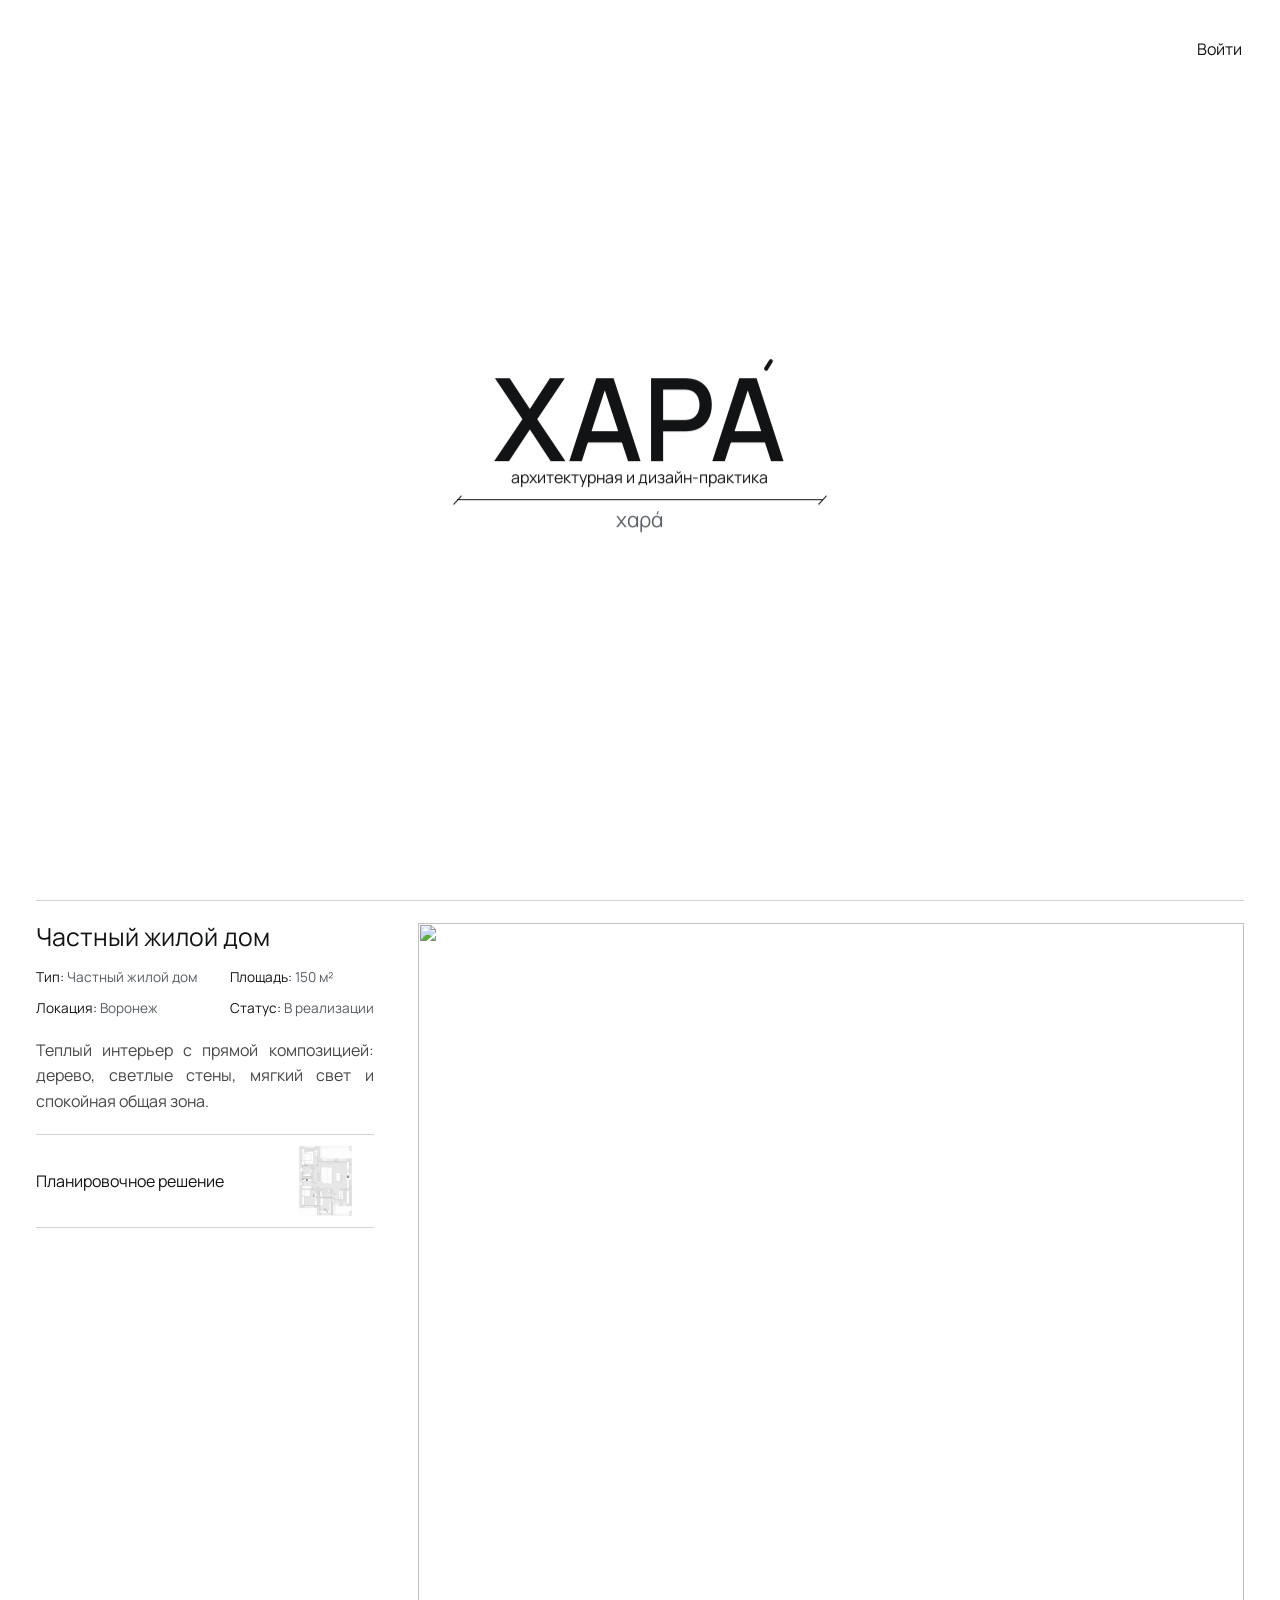
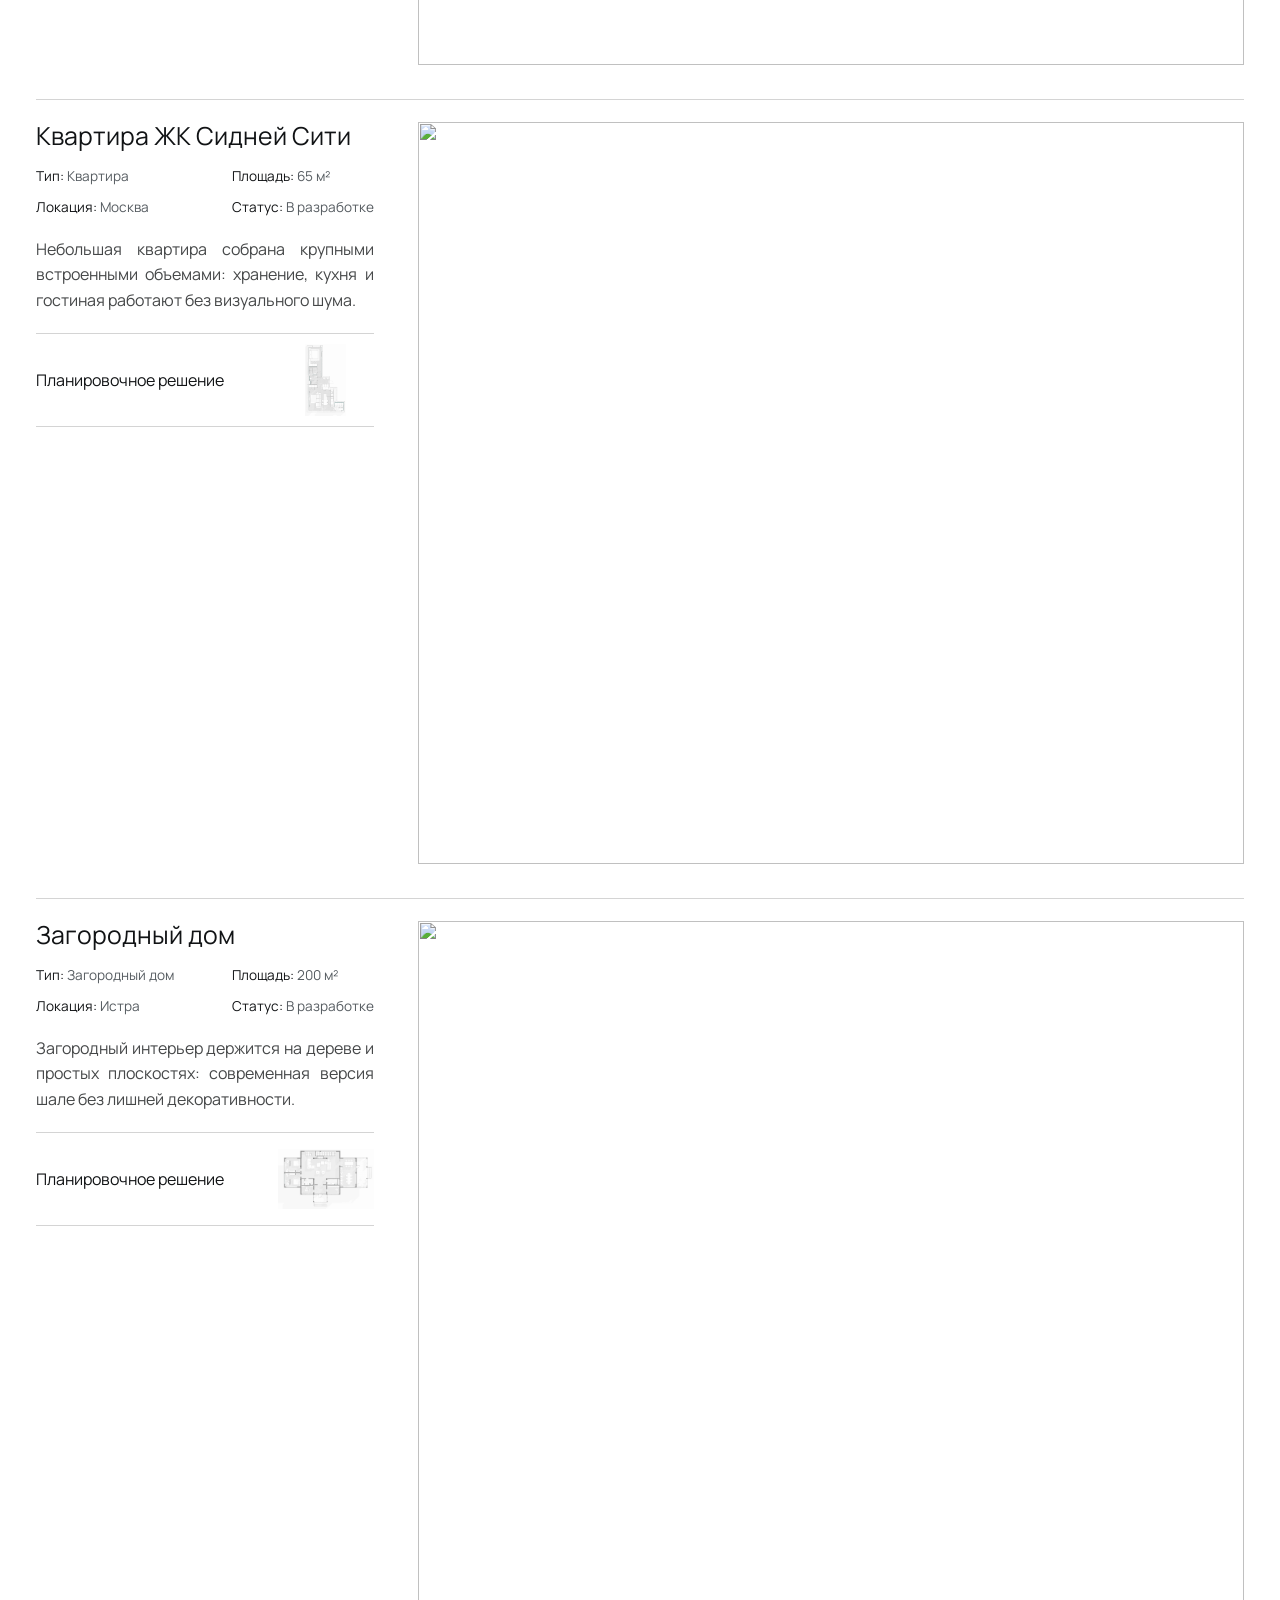
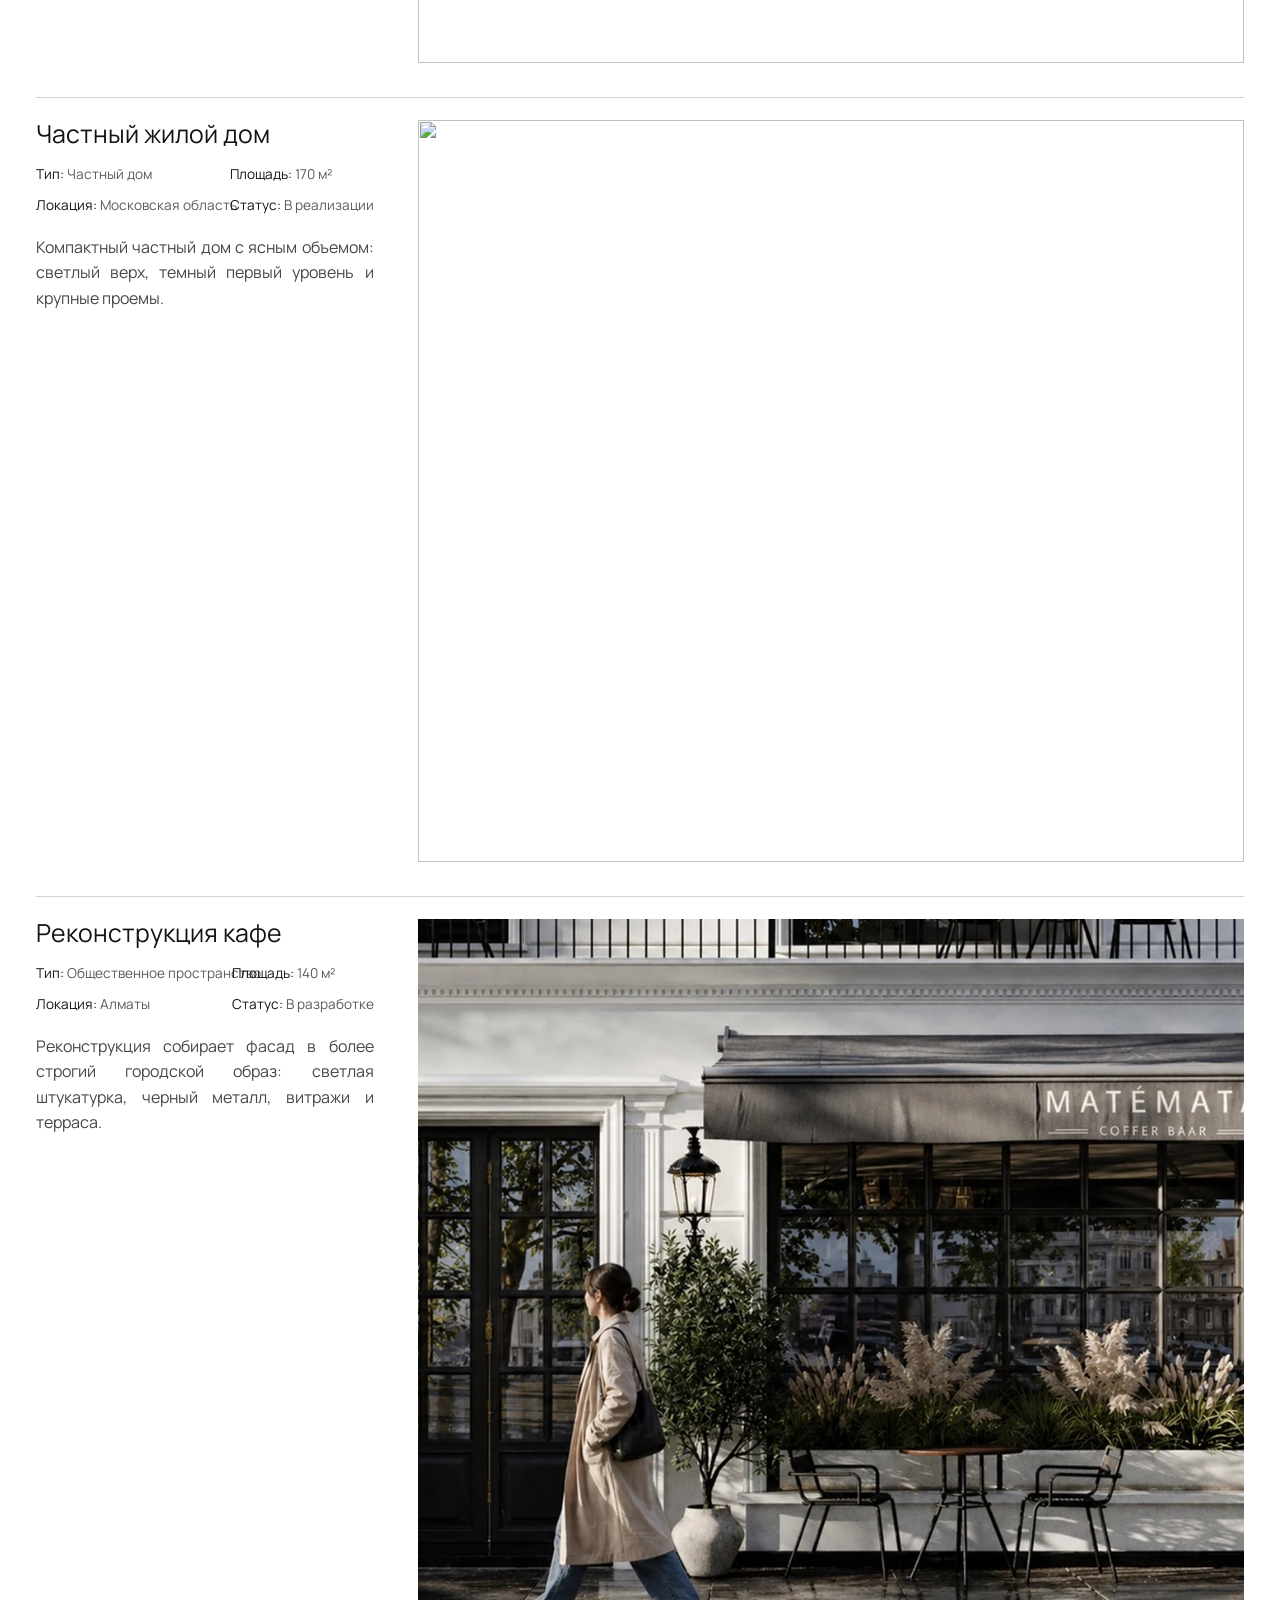
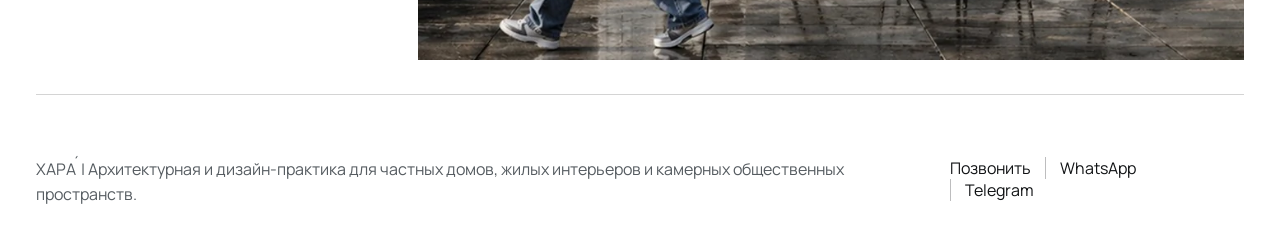
==== commit e412b370: "Tighten fact columns and mobile header" ====
--- a/index.html
+++ b/index.html
@@ -14,7 +14,7 @@
     href="https://fonts.googleapis.com/css2?family=Manrope:wght@400;500;600&display=swap"
     rel="stylesheet"
   >
-  <link rel="stylesheet" href="styles.css?v=20260509-mobile-facts">
+  <link rel="stylesheet" href="styles.css?v=20260509-column-shutter">
 </head>
 <body>
   <div class="site-shell">
@@ -215,7 +215,6 @@
     </footer>
   </div>
 
-  <script src="script.js?v=20260509-mobile-facts"></script>
+  <script src="script.js?v=20260509-column-shutter"></script>
 </body>
 </html>
-
--- a/styles.css
+++ b/styles.css
@@ -957,7 +957,7 @@
 
 .project-details {
   display: grid;
-  grid-template-columns: minmax(0, 1fr) minmax(0, 1fr);
+  grid-template-columns: minmax(0, 1fr) max-content;
   gap: 12px 28px;
   padding: 0;
   list-style: none;
@@ -1183,7 +1183,7 @@
   }
 
   .has-project-index .project-page-summary {
-    grid-column: 1 / span 6;
+    grid-column: 1 / span 7;
   }
 
   .has-project-index .project-page-grid > .project-docs {
@@ -1193,7 +1193,11 @@
 
   .has-project-index .project-facts {
     grid-column: 7 / span 5;
-    max-width: 560px;
+    max-width: 480px;
+  }
+
+  .has-project-index .project-page-grid:not(:has(> .project-docs)) .project-page-summary {
+    grid-column: 1 / span 6;
   }
 
   .has-project-index .project-page-grid:has(> .project-docs) .project-facts {
@@ -1397,7 +1401,7 @@
   grid-column: 7 / span 5;
   grid-row: 1;
   display: grid;
-  grid-template-columns: minmax(0, 1fr) minmax(0, 1fr);
+  grid-template-columns: minmax(0, 1fr) max-content;
   gap: 12px 28px;
   align-self: start;
   min-width: 0;
@@ -2328,11 +2332,11 @@
     margin-top: 2px;
     width: 100%;
     max-width: 100%;
-    grid-template-columns: minmax(0, 1fr) minmax(0, 1fr);
+    grid-template-columns: minmax(0, 1fr) max-content;
     justify-content: start;
     gap: 10px 16px;
     padding-left: 0;
-    font-size: clamp(0.68rem, 2.6vw, 0.78rem);
+    font-size: clamp(0.74rem, 2.9vw, 0.86rem);
   }
 
   .project-facts p {
@@ -2347,17 +2351,17 @@
   }
 
   .project-page-grid .project-facts {
-    gap: 10px 18px;
-    font-size: clamp(0.64rem, 2.45vw, 0.72rem);
+    gap: 10px 16px;
+    font-size: clamp(0.7rem, 2.7vw, 0.8rem);
   }
 
   .project-details {
     width: 100%;
     max-width: 100%;
-    grid-template-columns: minmax(0, 1fr) minmax(0, 1fr);
+    grid-template-columns: minmax(0, 1fr) max-content;
     justify-content: start;
     gap: 12px 16px;
-    font-size: clamp(0.68rem, 2.6vw, 0.78rem);
+    font-size: clamp(0.74rem, 2.9vw, 0.86rem);
   }
 
   .project-details li {
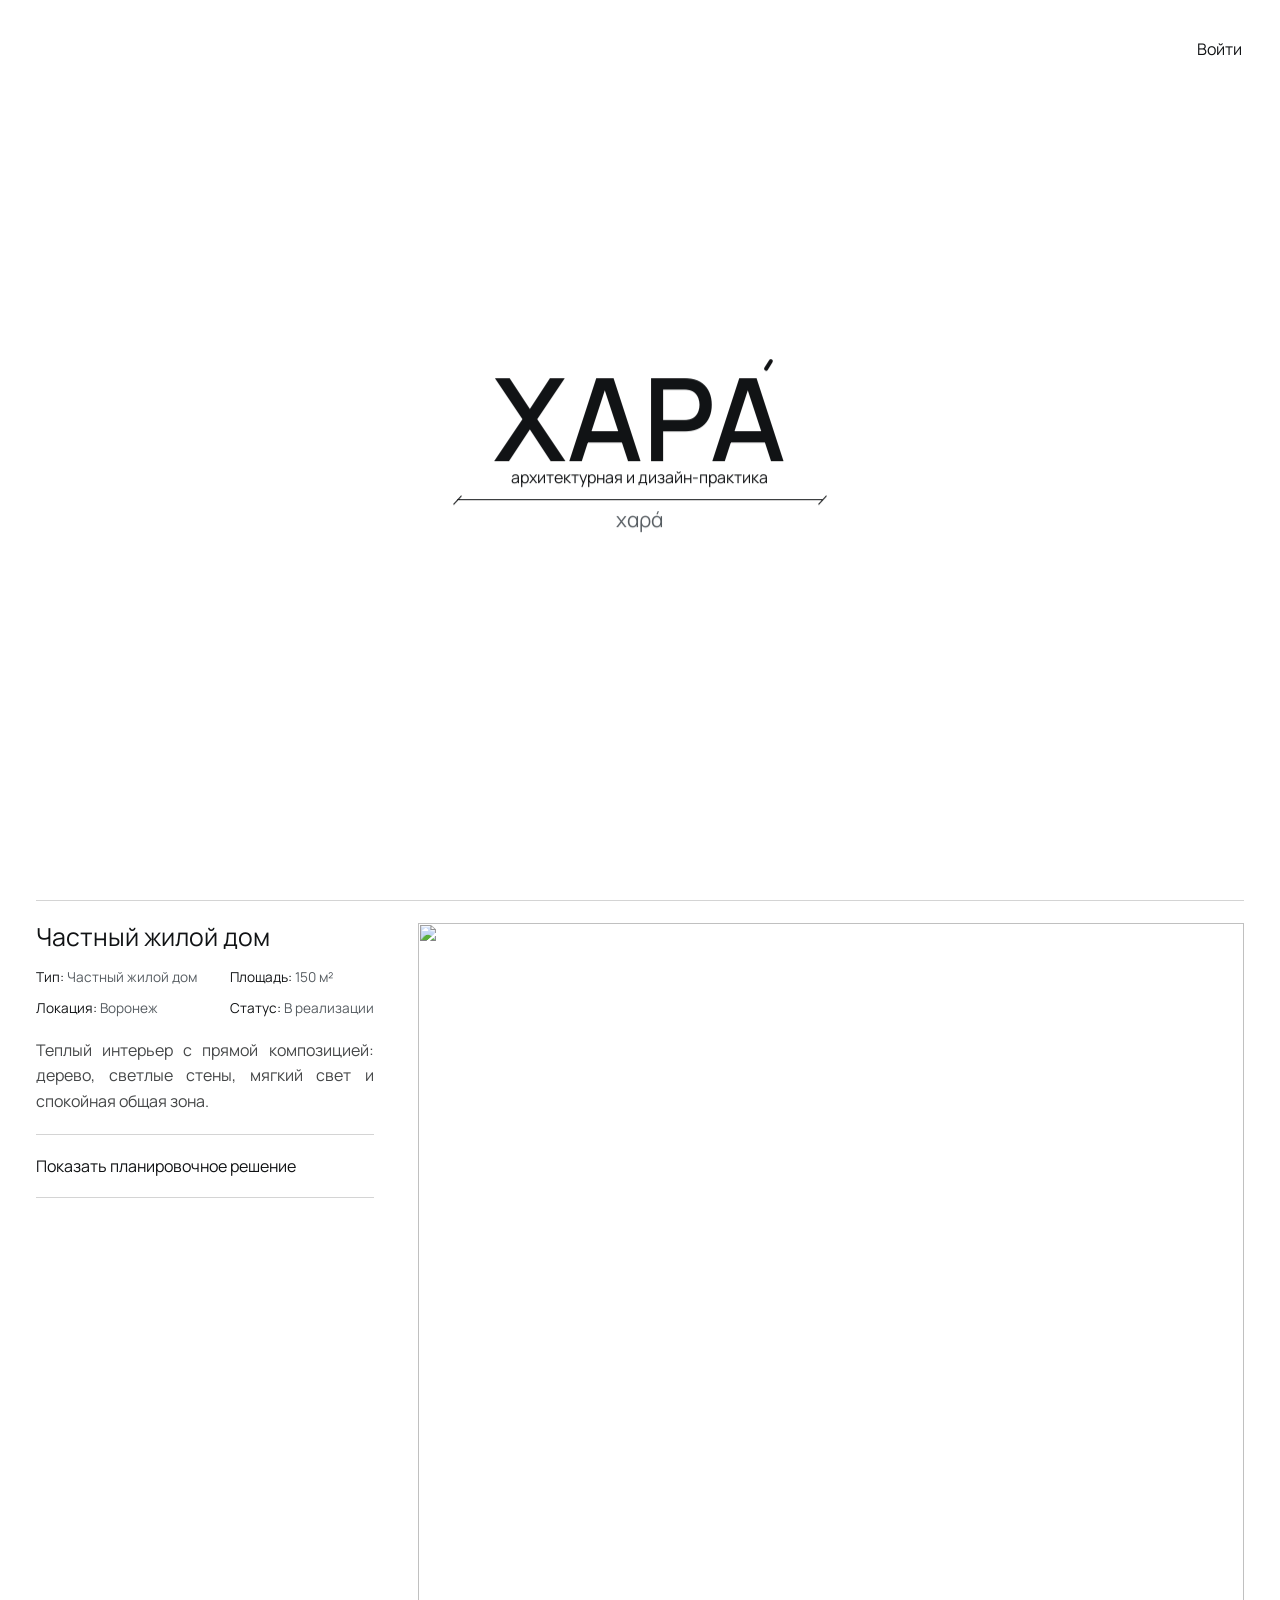
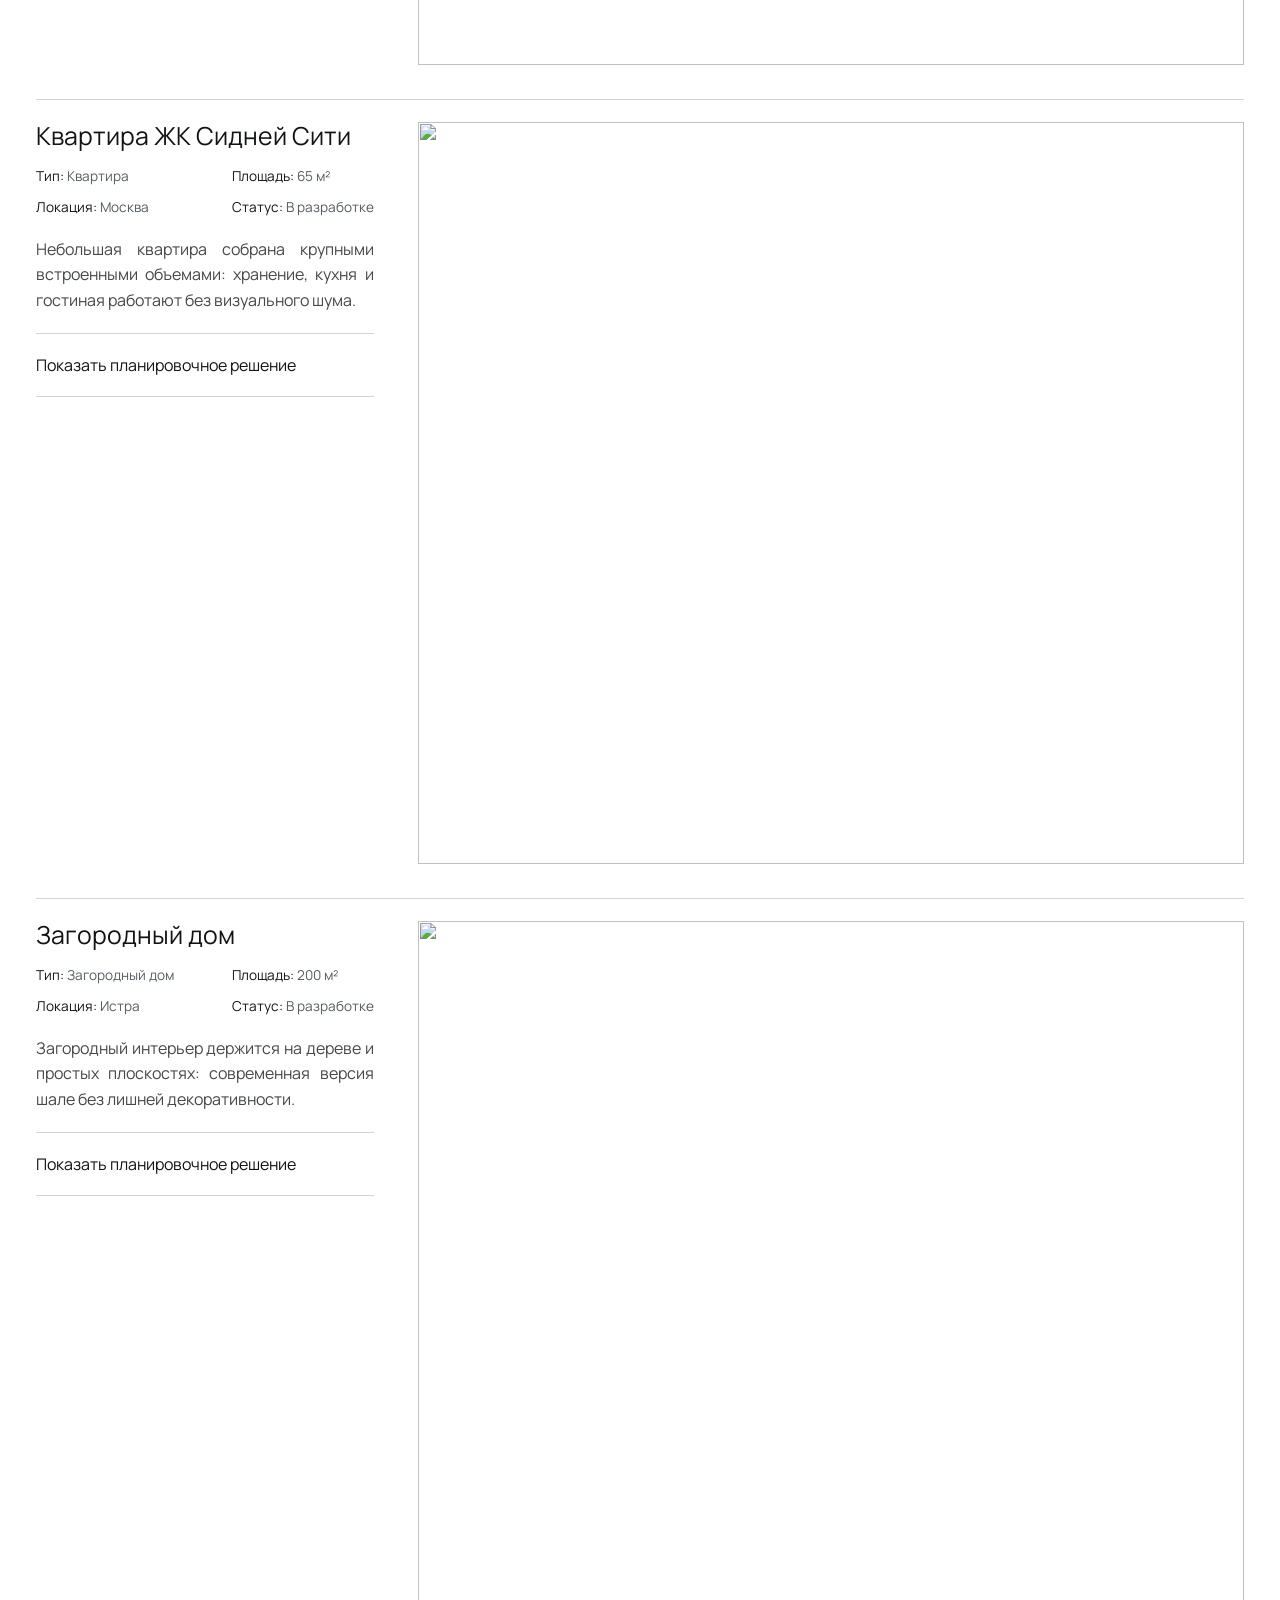
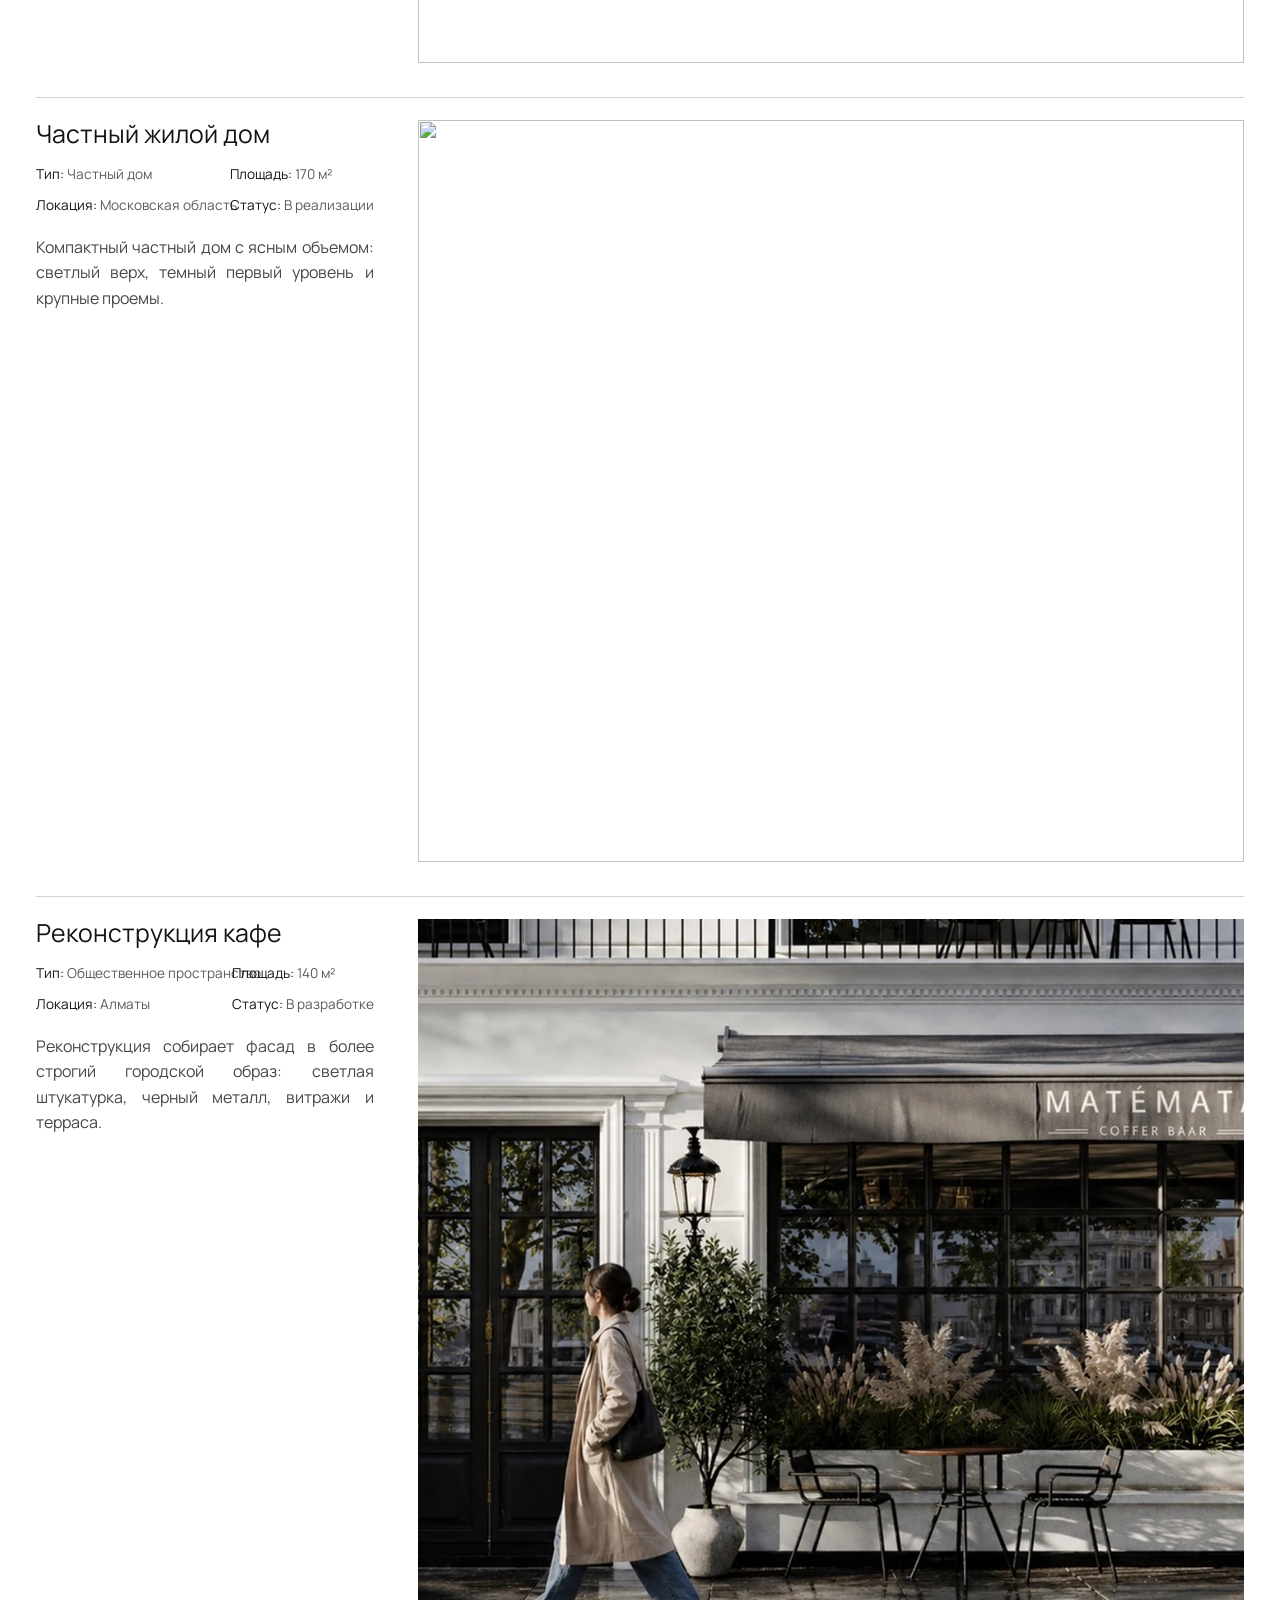
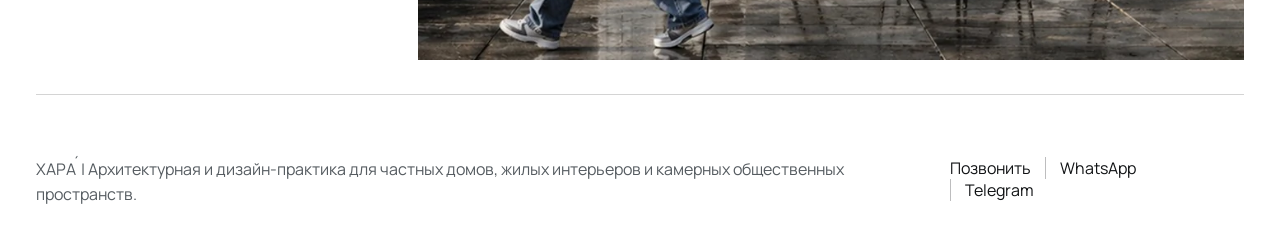
==== commit ecd8ba87: "Refine project plan and facts layout" ====
--- a/index.html
+++ b/index.html
@@ -14,7 +14,7 @@
     href="https://fonts.googleapis.com/css2?family=Manrope:wght@400;500;600&display=swap"
     rel="stylesheet"
   >
-  <link rel="stylesheet" href="styles.css?v=20260509-column-shutter">
+  <link rel="stylesheet" href="styles.css?v=20260509-static-planline">
 </head>
 <body>
   <div class="site-shell">
@@ -51,7 +51,7 @@
         <div class="project-list">
           <article class="project-row reveal" data-category="design">
             <a class="project-row-hit" href="projects/kushchevka.html" aria-label="Открыть проект Частный жилой дом"></a>
-            <span class="project-number">01</span>
+            <span class="project-number">0.1</span>
             <h3>Частный жилой дом</h3>
             <div class="project-copy">
               <ul class="project-details" aria-label="Информация о проекте">
@@ -64,7 +64,7 @@
               <div class="project-docs" aria-label="Планировки проекта">
                 <figure class="project-plan-card">
                   <img src="assets/plans/kushchevka-plan-01.webp" alt="Частный жилой дом — планировка">
-                  <figcaption>Планировочное решение</figcaption>
+                  <figcaption>Показать планировочное решение</figcaption>
                 </figure>
               </div>
             </div>
@@ -78,7 +78,7 @@
 
           <article class="project-row reveal" data-category="design">
             <a class="project-row-hit" href="projects/voronezh.html" aria-label="Открыть проект Частный жилой дом"></a>
-            <span class="project-number">02</span>
+            <span class="project-number">0.2</span>
             <h3>Частный жилой дом</h3>
             <div class="project-copy">
               <ul class="project-details" aria-label="Информация о проекте">
@@ -91,7 +91,7 @@
               <div class="project-docs" aria-label="Планировки проекта">
                 <figure class="project-plan-card">
                   <img src="assets/plans/voronezh-plan-01.webp" alt="Частный жилой дом — планировка">
-                  <figcaption>Планировочное решение</figcaption>
+                  <figcaption>Показать планировочное решение</figcaption>
                 </figure>
               </div>
             </div>
@@ -105,7 +105,7 @@
 
           <article class="project-row reveal" data-category="design">
             <a class="project-row-hit" href="projects/sydney-city.html" aria-label="Открыть проект Квартира ЖК Сидней Сити"></a>
-            <span class="project-number">03</span>
+            <span class="project-number">0.3</span>
             <h3>Квартира ЖК Сидней Сити</h3>
             <div class="project-copy">
               <ul class="project-details" aria-label="Информация о проекте">
@@ -118,7 +118,7 @@
               <div class="project-docs" aria-label="Планировки проекта">
                 <figure class="project-plan-card">
                   <img src="assets/plans/sydney-city-plan-01.webp" alt="Квартира ЖК Сидней Сити — планировка">
-                  <figcaption>Планировочное решение</figcaption>
+                  <figcaption>Показать планировочное решение</figcaption>
                 </figure>
               </div>
             </div>
@@ -132,7 +132,7 @@
 
           <article class="project-row reveal" data-category="design">
             <a class="project-row-hit" href="projects/dacha-shale.html" aria-label="Открыть проект Загородный дом"></a>
-            <span class="project-number">04</span>
+            <span class="project-number">0.4</span>
             <h3>Загородный дом</h3>
             <div class="project-copy">
               <ul class="project-details" aria-label="Информация о проекте">
@@ -145,7 +145,7 @@
               <div class="project-docs" aria-label="Планировки проекта">
                 <figure class="project-plan-card">
                   <img src="assets/plans/dacha-shale-plan-01.webp" alt="Загородный дом — планировка">
-                  <figcaption>Планировочное решение</figcaption>
+                  <figcaption>Показать планировочное решение</figcaption>
                 </figure>
               </div>
             </div>
@@ -159,7 +159,7 @@
 
           <article class="project-row reveal" data-category="architecture">
             <a class="project-row-hit" href="projects/dom.html" aria-label="Открыть проект Частный жилой дом"></a>
-            <span class="project-number">05</span>
+            <span class="project-number">0.5</span>
             <h3>Частный жилой дом</h3>
             <div class="project-copy">
               <ul class="project-details" aria-label="Информация о проекте">
@@ -180,7 +180,7 @@
 
           <article class="project-row reveal" data-category="architecture">
             <a class="project-row-hit" href="projects/almaty-reconstruction.html" aria-label="Открыть проект Реконструкция кафе"></a>
-            <span class="project-number">06</span>
+            <span class="project-number">0.6</span>
             <h3>Реконструкция кафе</h3>
             <div class="project-copy">
               <ul class="project-details" aria-label="Информация о проекте">
@@ -215,6 +215,6 @@
     </footer>
   </div>
 
-  <script src="script.js?v=20260509-column-shutter"></script>
+  <script src="script.js?v=20260509-static-planline"></script>
 </body>
 </html>
--- a/styles.css
+++ b/styles.css
@@ -2538,6 +2538,329 @@
   }
 }
 
+.project-page-summary {
+  display: none;
+}
+
+.project-page-grid {
+  gap: 0 24px;
+}
+
+.project-page-grid > .project-docs {
+  grid-column: 1 / -1;
+  grid-row: 1;
+  width: 100%;
+  max-width: none;
+}
+
+.project-page-grid > .project-docs .project-plan-card {
+  grid-template-columns: minmax(0, 1fr);
+  gap: 0;
+  min-height: 64px;
+  padding: 14px 0;
+  border-top: 1px solid rgba(17, 19, 21, 0.18);
+  border-bottom: 1px solid rgba(17, 19, 21, 0.18);
+}
+
+.project-page-grid > .project-docs .project-plan-card img {
+  display: none;
+}
+
+.project-page-grid > .project-docs .project-plan-card figcaption {
+  grid-column: 1;
+  max-width: max-content;
+}
+
+.project-facts {
+  grid-column: 1 / -1;
+  display: grid;
+  grid-template-columns: repeat(4, max-content);
+  justify-content: start;
+  gap: clamp(26px, 5.2vw, 92px);
+  width: 100%;
+  max-width: none;
+  padding: 14px 0 18px;
+  border-bottom: 1px solid rgba(17, 19, 21, 0.18);
+  font-size: clamp(0.86rem, 0.78rem + 0.18vw, 0.98rem);
+}
+
+.project-page-grid:has(> .project-docs) .project-facts {
+  grid-row: 2;
+}
+
+.project-page-grid:not(:has(> .project-docs)) .project-facts {
+  grid-row: 1;
+  border-top: 1px solid rgba(17, 19, 21, 0.18);
+}
+
+.project-facts p,
+.project-facts p:nth-child(even) {
+  justify-self: start;
+}
+
+.has-project-index .project-page-summary {
+  display: none;
+}
+
+.has-project-index .project-page-grid:has(> .project-docs) > .project-docs {
+  grid-column: 1;
+  grid-row: 1;
+  max-width: none;
+}
+
+.has-project-index .project-page-grid:has(> .project-docs) .project-facts {
+  grid-column: 2;
+  grid-row: 1;
+  max-width: none;
+  align-self: stretch;
+  align-content: center;
+  border: 0;
+  border-left: 1px solid rgba(17, 19, 21, 0.24);
+  padding: 14px 0 14px 24px;
+}
+
+.has-project-index .project-page-grid:not(:has(> .project-docs)) .project-facts {
+  grid-column: 1 / -1;
+  grid-row: 1;
+  max-width: none;
+}
+
+.has-project-index .project-gallery {
+  padding-top: 28px;
+}
+
+.project-gallery-controls {
+  inset: 0;
+  top: 0;
+  right: 0;
+  z-index: 6;
+  display: block;
+  pointer-events: none;
+}
+
+.project-gallery-control {
+  position: absolute;
+  top: 50%;
+  pointer-events: auto;
+  transform: translateY(-50%);
+}
+
+.project-gallery-control:first-child {
+  left: clamp(12px, 1.6vw, 24px);
+}
+
+.project-gallery-control:last-child {
+  right: clamp(12px, 1.6vw, 24px);
+}
+
+.project-index-link {
+  display: grid;
+  grid-template-columns: 2.4em minmax(0, 1fr);
+  gap: 8px;
+  align-items: baseline;
+}
+
+.project-index-number,
+.project-switcher-number {
+  color: inherit;
+  font-variant-numeric: tabular-nums;
+}
+
+.project-switcher-number {
+  display: inline-block;
+  margin-right: 8px;
+}
+
+@media (max-width: 980px) {
+  .project-index-link {
+    display: flex;
+    gap: 8px;
+  }
+
+  .project-page-grid > .project-docs {
+    order: 1;
+  }
+
+  .project-facts {
+    order: 2;
+    grid-template-columns: repeat(2, max-content);
+    gap: 10px clamp(24px, 8vw, 58px);
+    justify-content: start;
+  }
+}
+
+@media (max-width: 760px) {
+  .site-shell {
+    padding: 64px 0 calc(64px + env(safe-area-inset-bottom));
+  }
+
+  .topbar {
+    position: fixed;
+    top: 0;
+    right: 0;
+    left: 0;
+    z-index: 46;
+  }
+
+  .project-page-grid {
+    gap: 0;
+    padding-top: 8px;
+  }
+
+  .project-page-grid > .project-docs .project-plan-card {
+    min-height: 58px;
+    padding: 12px 0;
+  }
+
+  .project-facts,
+  .project-page-grid .project-facts {
+    grid-template-columns: repeat(2, max-content);
+    gap: 10px clamp(18px, 9vw, 42px);
+    padding: 12px 0 16px;
+    font-size: clamp(0.82rem, 3.1vw, 0.92rem);
+  }
+
+  .project-gallery {
+    padding-top: 24px;
+  }
+
+  .project-gallery-controls {
+    display: none;
+  }
+}
+
+.project-row .project-plan-card {
+  grid-template-columns: minmax(0, 1fr);
+  min-height: 64px;
+}
+
+.project-row .project-plan-card img {
+  display: none;
+}
+
+.project-row .project-plan-card figcaption {
+  grid-column: 1;
+  max-width: max-content;
+}
+
+.project-page-grid:has(> .project-docs) {
+  grid-template-columns: minmax(260px, 0.38fr) minmax(0, 1fr);
+  column-gap: 0;
+  align-items: stretch;
+  border-top: 1px solid rgba(17, 19, 21, 0.18);
+  border-bottom: 1px solid rgba(17, 19, 21, 0.18);
+}
+
+.project-page-grid:has(> .project-docs) > .project-docs {
+  grid-column: 1;
+  grid-row: 1;
+}
+
+.project-page-grid:has(> .project-docs) > .project-docs .project-plan-card {
+  min-height: 58px;
+  padding: 14px 24px 14px 0;
+  border: 0;
+}
+
+.project-page-grid:has(> .project-docs) .project-facts {
+  grid-column: 2;
+  grid-row: 1;
+  align-content: center;
+  grid-template-columns: repeat(4, max-content);
+  gap: clamp(22px, 4vw, 78px);
+  border: 0;
+  border-left: 1px solid rgba(17, 19, 21, 0.24);
+  padding: 14px 0 14px 24px;
+}
+
+.project-page-grid:not(:has(> .project-docs)) {
+  border-top: 1px solid rgba(17, 19, 21, 0.18);
+  border-bottom: 1px solid rgba(17, 19, 21, 0.18);
+}
+
+.project-page-grid:not(:has(> .project-docs)) .project-facts {
+  border: 0;
+  padding: 14px 0;
+}
+
+.project-gallery-control:first-child {
+  left: calc(var(--page-gutter) + clamp(12px, 1.6vw, 24px));
+}
+
+@media (max-width: 760px) {
+  .topbar .brand-mark {
+    font-size: clamp(1.9rem, 8vw, 2.25rem);
+    line-height: 0.9;
+    transform: none;
+  }
+
+  .project-index-number,
+  .project-switcher-number {
+    display: none;
+  }
+
+  .project-index-link {
+    gap: 0;
+  }
+
+  .project-page-grid:has(> .project-docs) {
+    grid-template-columns: 1fr;
+    border-top: 1px solid rgba(17, 19, 21, 0.18);
+    border-bottom: 1px solid rgba(17, 19, 21, 0.18);
+  }
+
+  .project-page-grid:has(> .project-docs) > .project-docs {
+    grid-column: 1;
+    grid-row: 1;
+  }
+
+  .project-page-grid:has(> .project-docs) > .project-docs .project-plan-card {
+    min-height: 52px;
+    padding: 12px 0;
+    border: 0;
+    border-bottom: 1px solid rgba(17, 19, 21, 0.18);
+  }
+
+  .project-page-grid:has(> .project-docs) .project-facts,
+  .project-page-grid:not(:has(> .project-docs)) .project-facts,
+  .project-page-grid .project-facts {
+    grid-column: 1;
+    grid-row: 2;
+    grid-template-columns: minmax(0, 1fr) minmax(0, 1fr);
+    gap: 10px 20px;
+    border: 0;
+    padding: 12px 0 14px;
+    font-size: clamp(0.8rem, 3vw, 0.9rem);
+  }
+
+  .has-project-index .project-page-grid:has(> .project-docs) .project-facts,
+  .has-project-index .project-page-grid:not(:has(> .project-docs)) .project-facts {
+    grid-column: 1;
+    grid-row: 2;
+    border-left: 0;
+    padding: 12px 0 14px;
+  }
+
+  .project-page-grid:not(:has(> .project-docs)) .project-facts {
+    grid-row: 1;
+  }
+
+  .has-project-index .project-page-grid:not(:has(> .project-docs)) .project-facts {
+    grid-row: 1;
+  }
+
+  .project-facts p {
+    min-width: 0;
+    white-space: nowrap;
+  }
+
+  .footer-note {
+    width: 100%;
+    max-width: 100%;
+    box-sizing: border-box;
+  }
+}
+
 @media (prefers-reduced-motion: reduce) {
   html {
     scroll-behavior: auto;
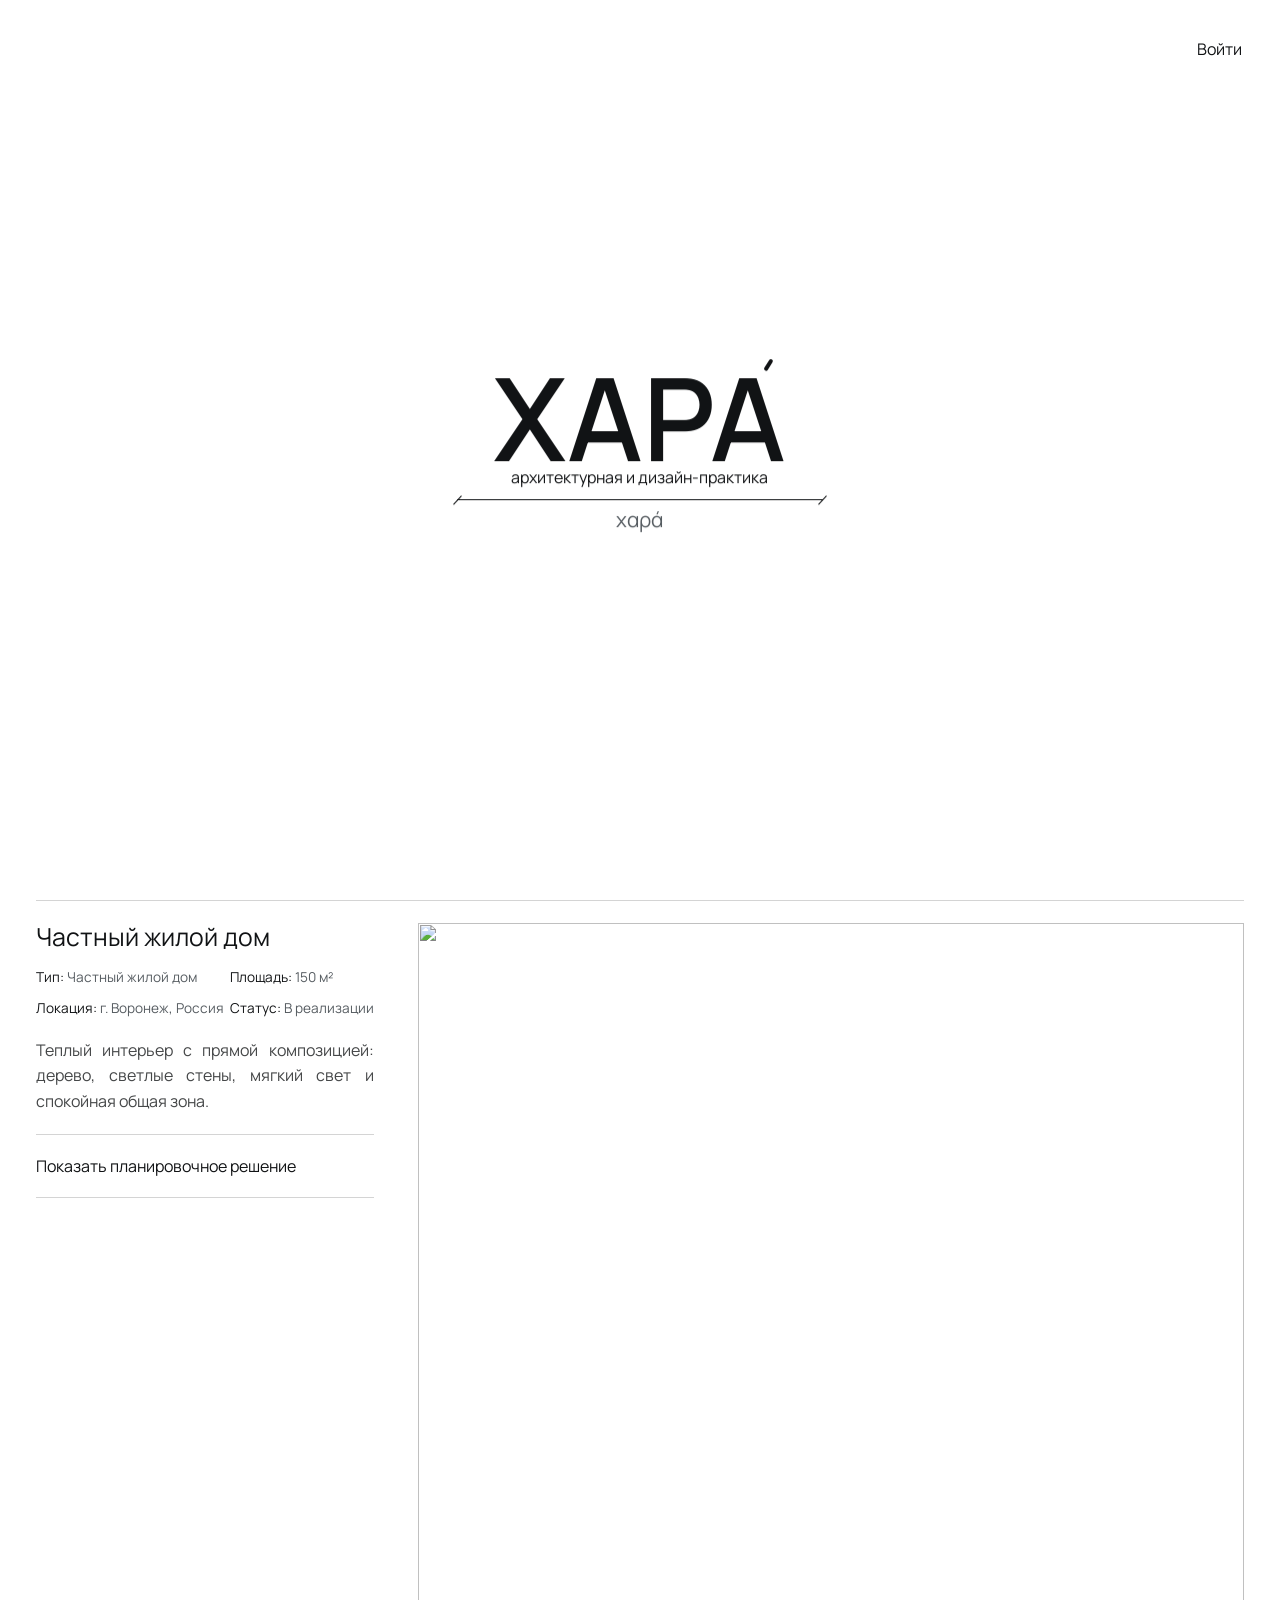
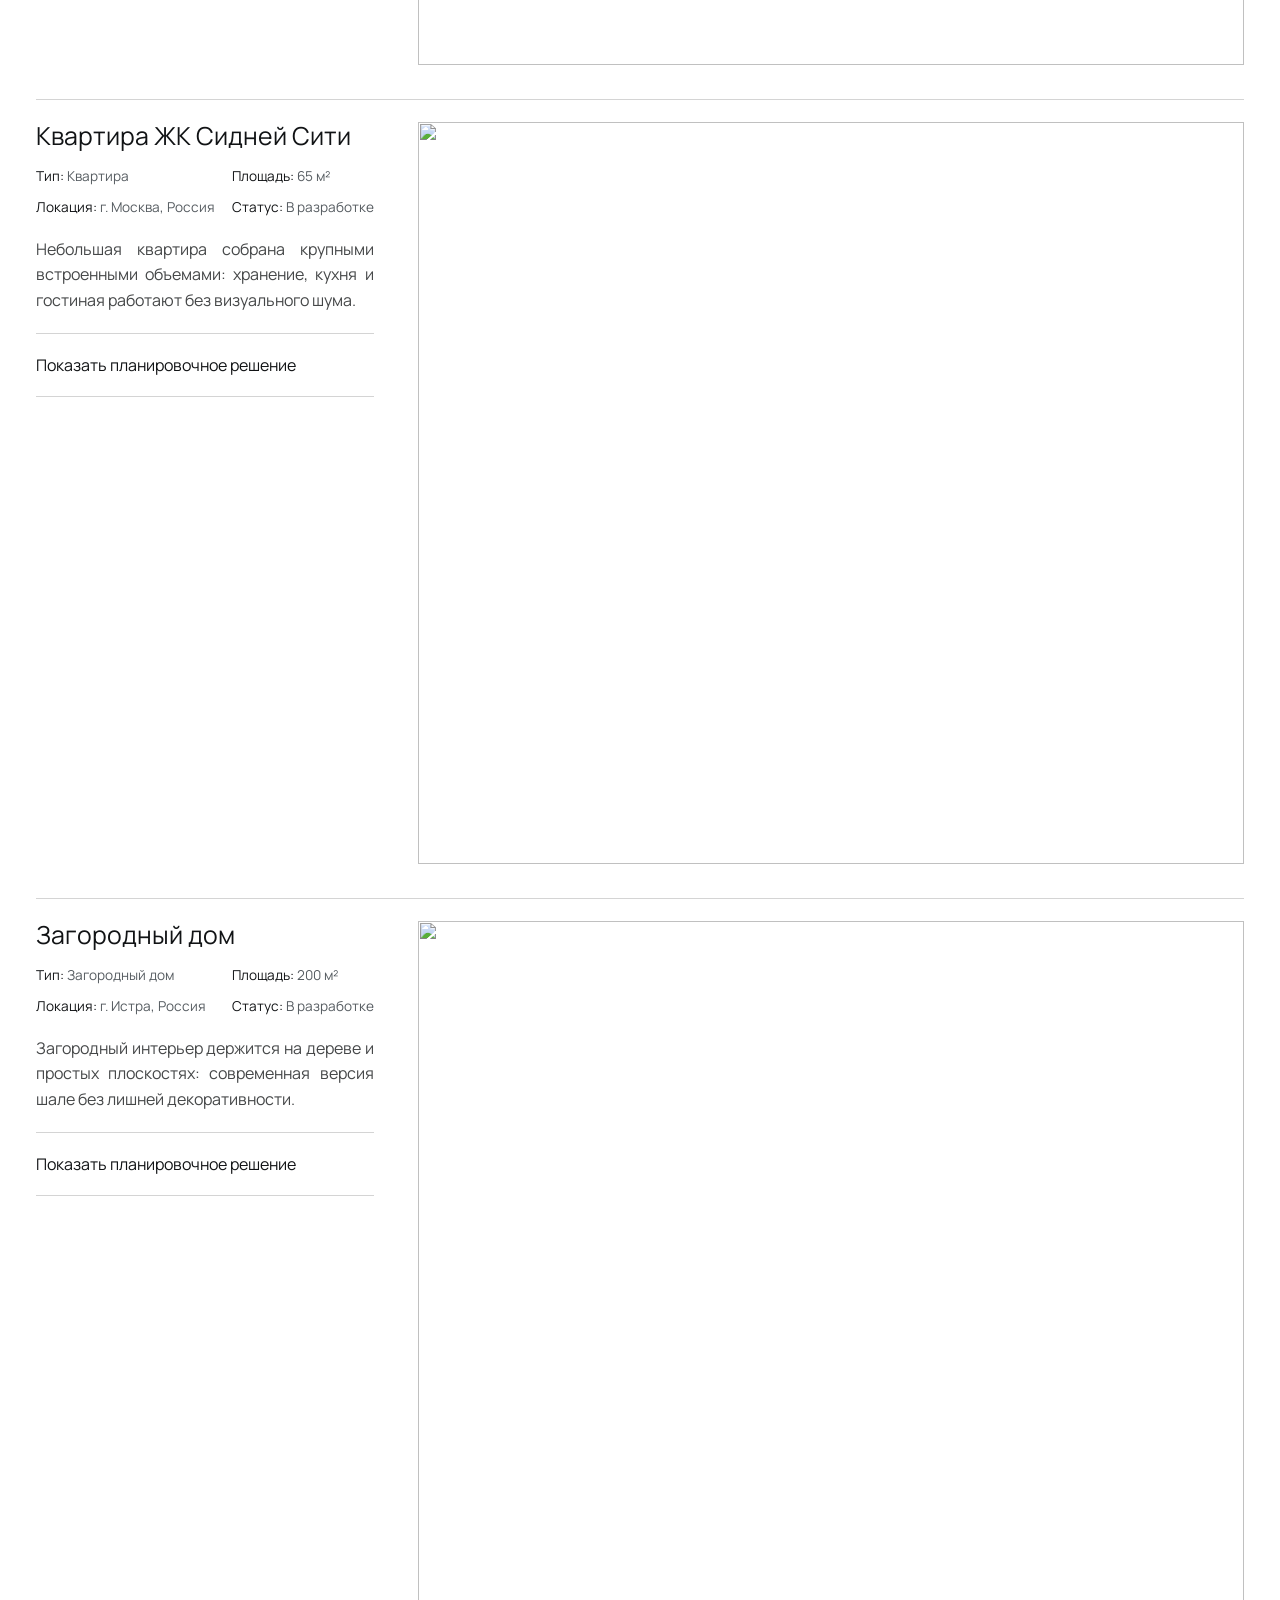
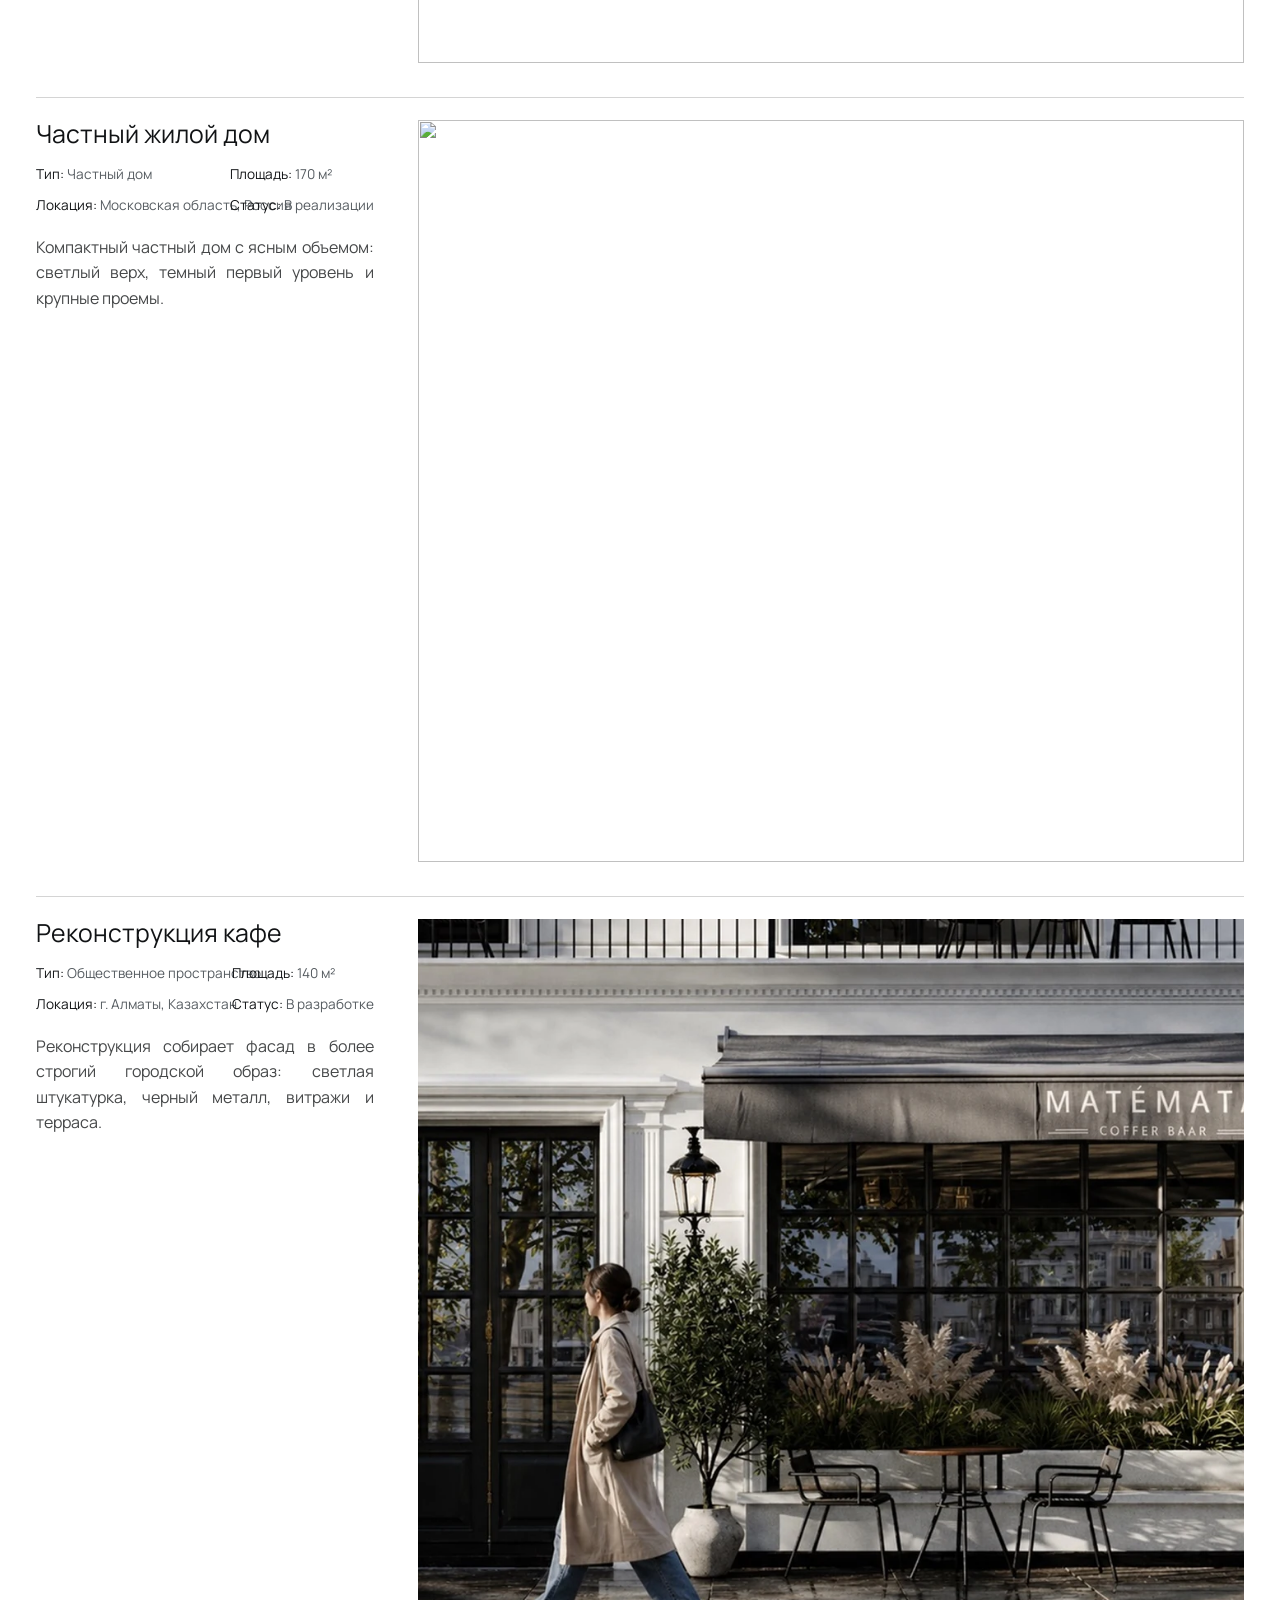
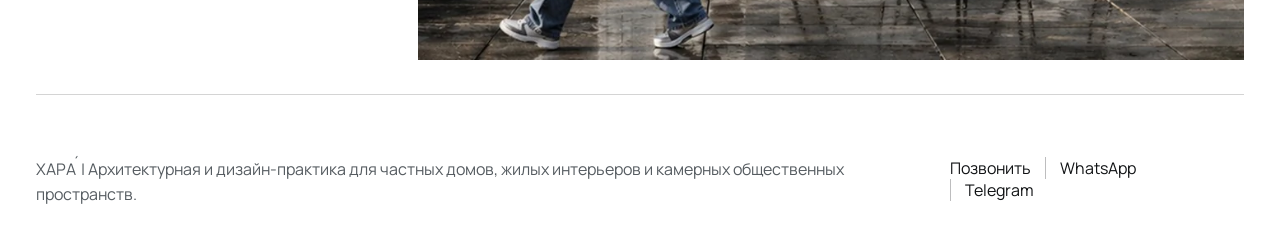
==== commit 4e5d4534: "Align project facts and locations" ====
--- a/index.html
+++ b/index.html
@@ -14,7 +14,7 @@
     href="https://fonts.googleapis.com/css2?family=Manrope:wght@400;500;600&display=swap"
     rel="stylesheet"
   >
-  <link rel="stylesheet" href="styles.css?v=20260509-static-planline">
+  <link rel="stylesheet" href="styles.css?v=20260510-project-align">
 </head>
 <body>
   <div class="site-shell">
@@ -57,7 +57,7 @@
               <ul class="project-details" aria-label="Информация о проекте">
                 <li><span>Тип</span> Частный жилой дом</li>
                 <li><span>Площадь</span> 350 м²</li>
-                <li><span>Локация</span> Ростов-на-Дону</li>
+                <li><span>Локация</span> г. Ростов-на-Дону, Россия</li>
                 <li><span>Статус</span> В реализации</li>
               </ul>
               <p class="project-note">Темный интерьер без декоративной перегрузки: крупные плоскости, скрытый свет, дерево и серый камень.</p>
@@ -84,7 +84,7 @@
               <ul class="project-details" aria-label="Информация о проекте">
                 <li><span>Тип</span> Частный жилой дом</li>
                 <li><span>Площадь</span> 150 м²</li>
-                <li><span>Локация</span> Воронеж</li>
+                <li><span>Локация</span> г. Воронеж, Россия</li>
                 <li><span>Статус</span> В реализации</li>
               </ul>
               <p class="project-note">Теплый интерьер с прямой композицией: дерево, светлые стены, мягкий свет и спокойная общая зона.</p>
@@ -111,7 +111,7 @@
               <ul class="project-details" aria-label="Информация о проекте">
                 <li><span>Тип</span> Квартира</li>
                 <li><span>Площадь</span> 65 м²</li>
-                <li><span>Локация</span> Москва</li>
+                <li><span>Локация</span> г. Москва, Россия</li>
                 <li><span>Статус</span> В разработке</li>
               </ul>
               <p class="project-note">Небольшая квартира собрана крупными встроенными объемами: хранение, кухня и гостиная работают без визуального шума.</p>
@@ -138,7 +138,7 @@
               <ul class="project-details" aria-label="Информация о проекте">
                 <li><span>Тип</span> Загородный дом</li>
                 <li><span>Площадь</span> 200 м²</li>
-                <li><span>Локация</span> Истра</li>
+                <li><span>Локация</span> г. Истра, Россия</li>
                 <li><span>Статус</span> В разработке</li>
               </ul>
               <p class="project-note">Загородный интерьер держится на дереве и простых плоскостях: современная версия шале без лишней декоративности.</p>
@@ -165,7 +165,7 @@
               <ul class="project-details" aria-label="Информация о проекте">
                 <li><span>Тип</span> Частный дом</li>
                 <li><span>Площадь</span> 170 м²</li>
-                <li><span>Локация</span> Московская область</li>
+                <li><span>Локация</span> Московская область, Россия</li>
                 <li><span>Статус</span> В реализации</li>
               </ul>
               <p class="project-note">Компактный частный дом с ясным объемом: светлый верх, темный первый уровень и крупные проемы.</p>
@@ -186,7 +186,7 @@
               <ul class="project-details" aria-label="Информация о проекте">
                 <li><span>Тип</span> Общественное пространство</li>
                 <li><span>Площадь</span> 140 м²</li>
-                <li><span>Локация</span> Алматы</li>
+                <li><span>Локация</span> г. Алматы, Казахстан</li>
                 <li><span>Статус</span> В разработке</li>
               </ul>
               <p class="project-note">Реконструкция собирает фасад в более строгий городской образ: светлая штукатурка, черный металл, витражи и терраса.</p>
@@ -215,6 +215,6 @@
     </footer>
   </div>
 
-  <script src="script.js?v=20260509-static-planline"></script>
+  <script src="script.js?v=20260510-project-align"></script>
 </body>
 </html>
--- a/styles.css
+++ b/styles.css
@@ -2908,3 +2908,108 @@
     transform: none;
   }
 }
+
+.project-page-grid:has(> .project-docs) .project-facts,
+.has-project-index .project-page-grid:has(> .project-docs) .project-facts {
+  position: relative;
+  border-left: 0;
+}
+
+.project-page-grid:has(> .project-docs),
+.project-page-grid:not(:has(> .project-docs)) {
+  position: relative;
+  border-top: 0;
+  border-bottom: 0;
+}
+
+.project-page-grid:has(> .project-docs)::before,
+.project-page-grid:has(> .project-docs)::after,
+.project-page-grid:not(:has(> .project-docs))::before,
+.project-page-grid:not(:has(> .project-docs))::after {
+  content: "";
+  position: absolute;
+  left: var(--page-gutter);
+  right: var(--page-gutter);
+  height: 1px;
+  background: rgba(17, 19, 21, 0.18);
+  pointer-events: none;
+}
+
+.project-page-grid:has(> .project-docs)::before,
+.project-page-grid:not(:has(> .project-docs))::before {
+  top: 0;
+}
+
+.project-page-grid:has(> .project-docs)::after,
+.project-page-grid:not(:has(> .project-docs))::after {
+  bottom: 0;
+}
+
+.project-page-grid:has(> .project-docs) .project-facts::before,
+.has-project-index .project-page-grid:has(> .project-docs) .project-facts::before {
+  content: "";
+  position: absolute;
+  top: 14px;
+  bottom: 14px;
+  left: 0;
+  width: 1px;
+  background: rgba(17, 19, 21, 0.24);
+}
+
+@media (max-width: 760px) {
+  .project-page-grid:has(> .project-docs) {
+    border-top: 0;
+    border-bottom: 0;
+  }
+
+  .project-page-grid:has(> .project-docs)::before,
+  .project-page-grid:has(> .project-docs)::after {
+    content: none;
+  }
+
+  .project-page-grid:has(> .project-docs) .project-facts::before,
+  .has-project-index .project-page-grid:has(> .project-docs) .project-facts::before {
+    content: none;
+  }
+
+  .project-facts,
+  .project-page-grid .project-facts,
+  .project-page-grid:has(> .project-docs) .project-facts,
+  .project-page-grid:not(:has(> .project-docs)) .project-facts,
+  .has-project-index .project-page-grid:has(> .project-docs) .project-facts,
+  .has-project-index .project-page-grid:not(:has(> .project-docs)) .project-facts {
+    grid-template-columns: minmax(0, 1fr) max-content;
+    justify-content: space-between;
+    column-gap: clamp(20px, 8vw, 44px);
+  }
+
+  .project-page-grid .project-facts p {
+    display: block;
+    white-space: normal;
+    overflow-wrap: anywhere;
+  }
+
+  .project-details {
+    grid-template-columns: minmax(0, 1fr) max-content;
+    justify-content: space-between;
+  }
+
+  .project-details li {
+    display: block;
+    white-space: normal;
+    overflow-wrap: anywhere;
+  }
+
+  .footer {
+    align-items: stretch;
+    text-align: left;
+  }
+
+  .footer-copy {
+    max-width: none;
+  }
+
+  .footer .contact-actions {
+    justify-content: center;
+  }
+}
